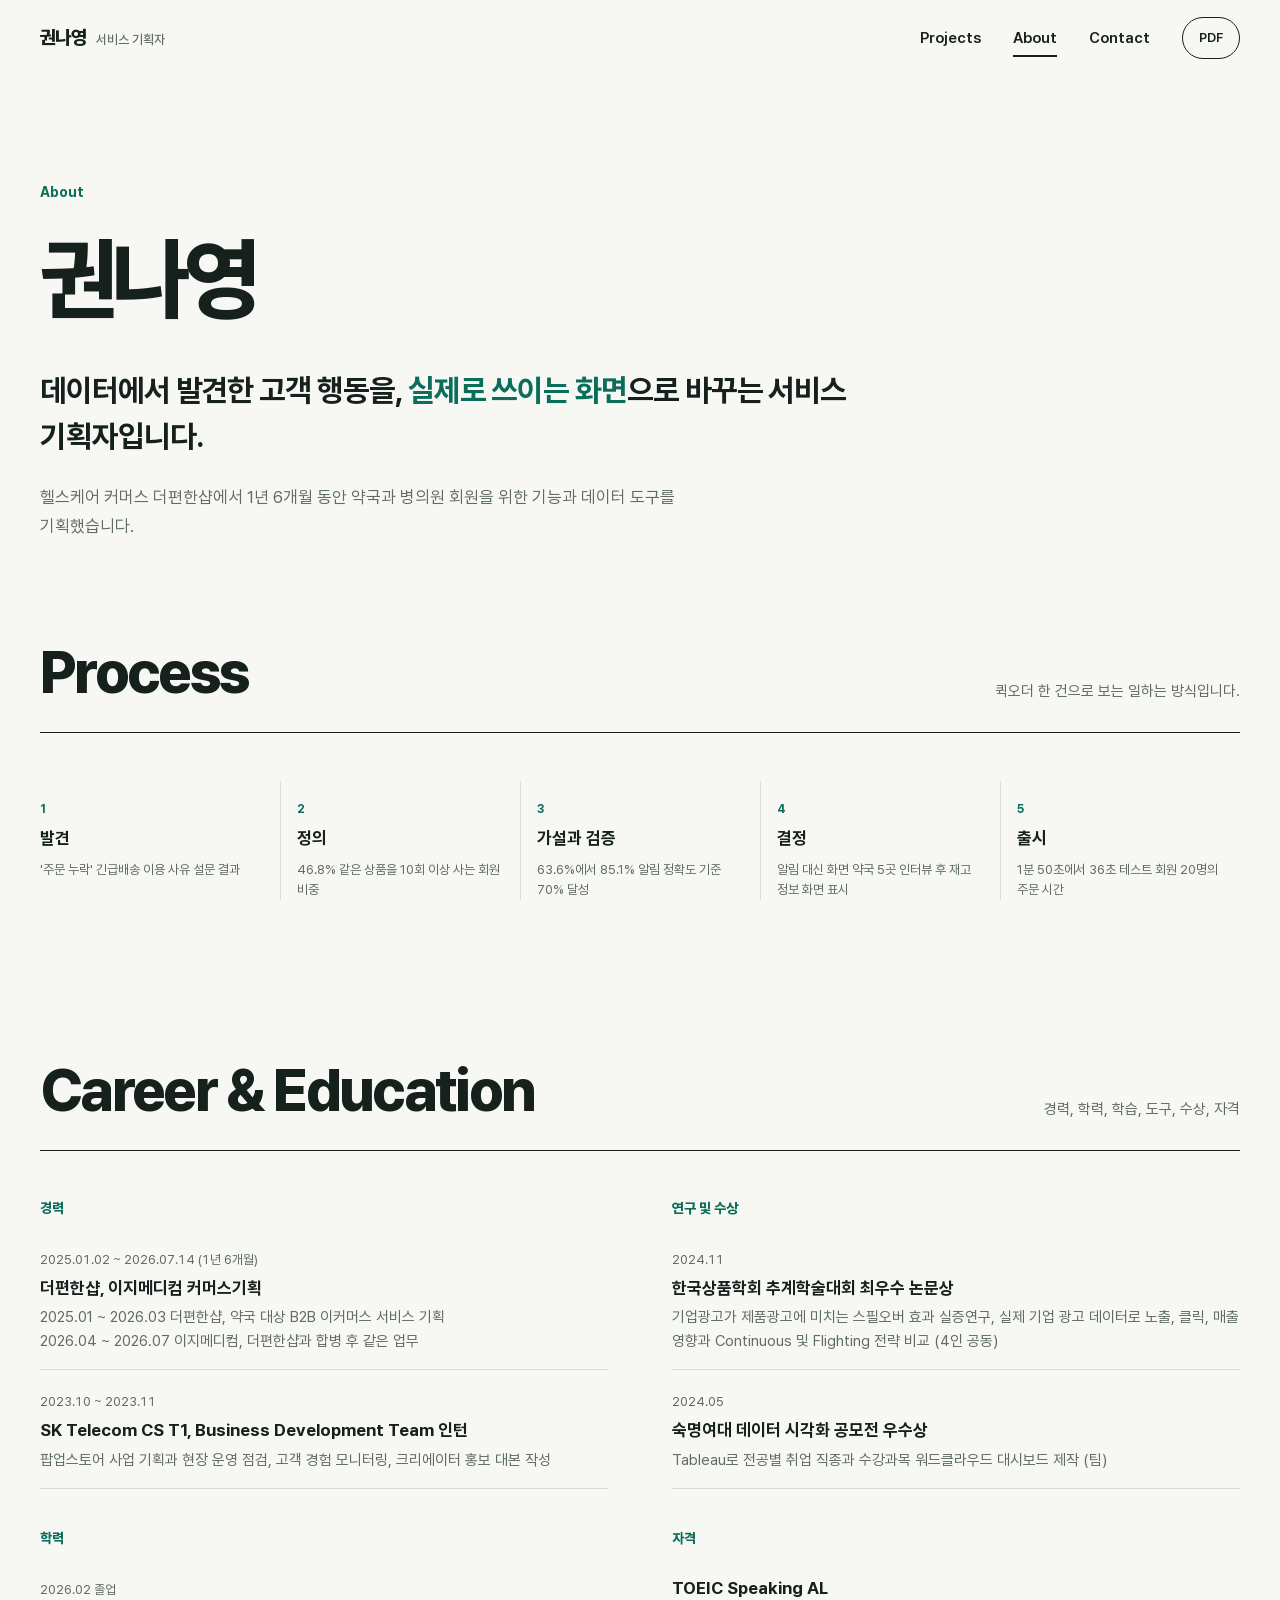
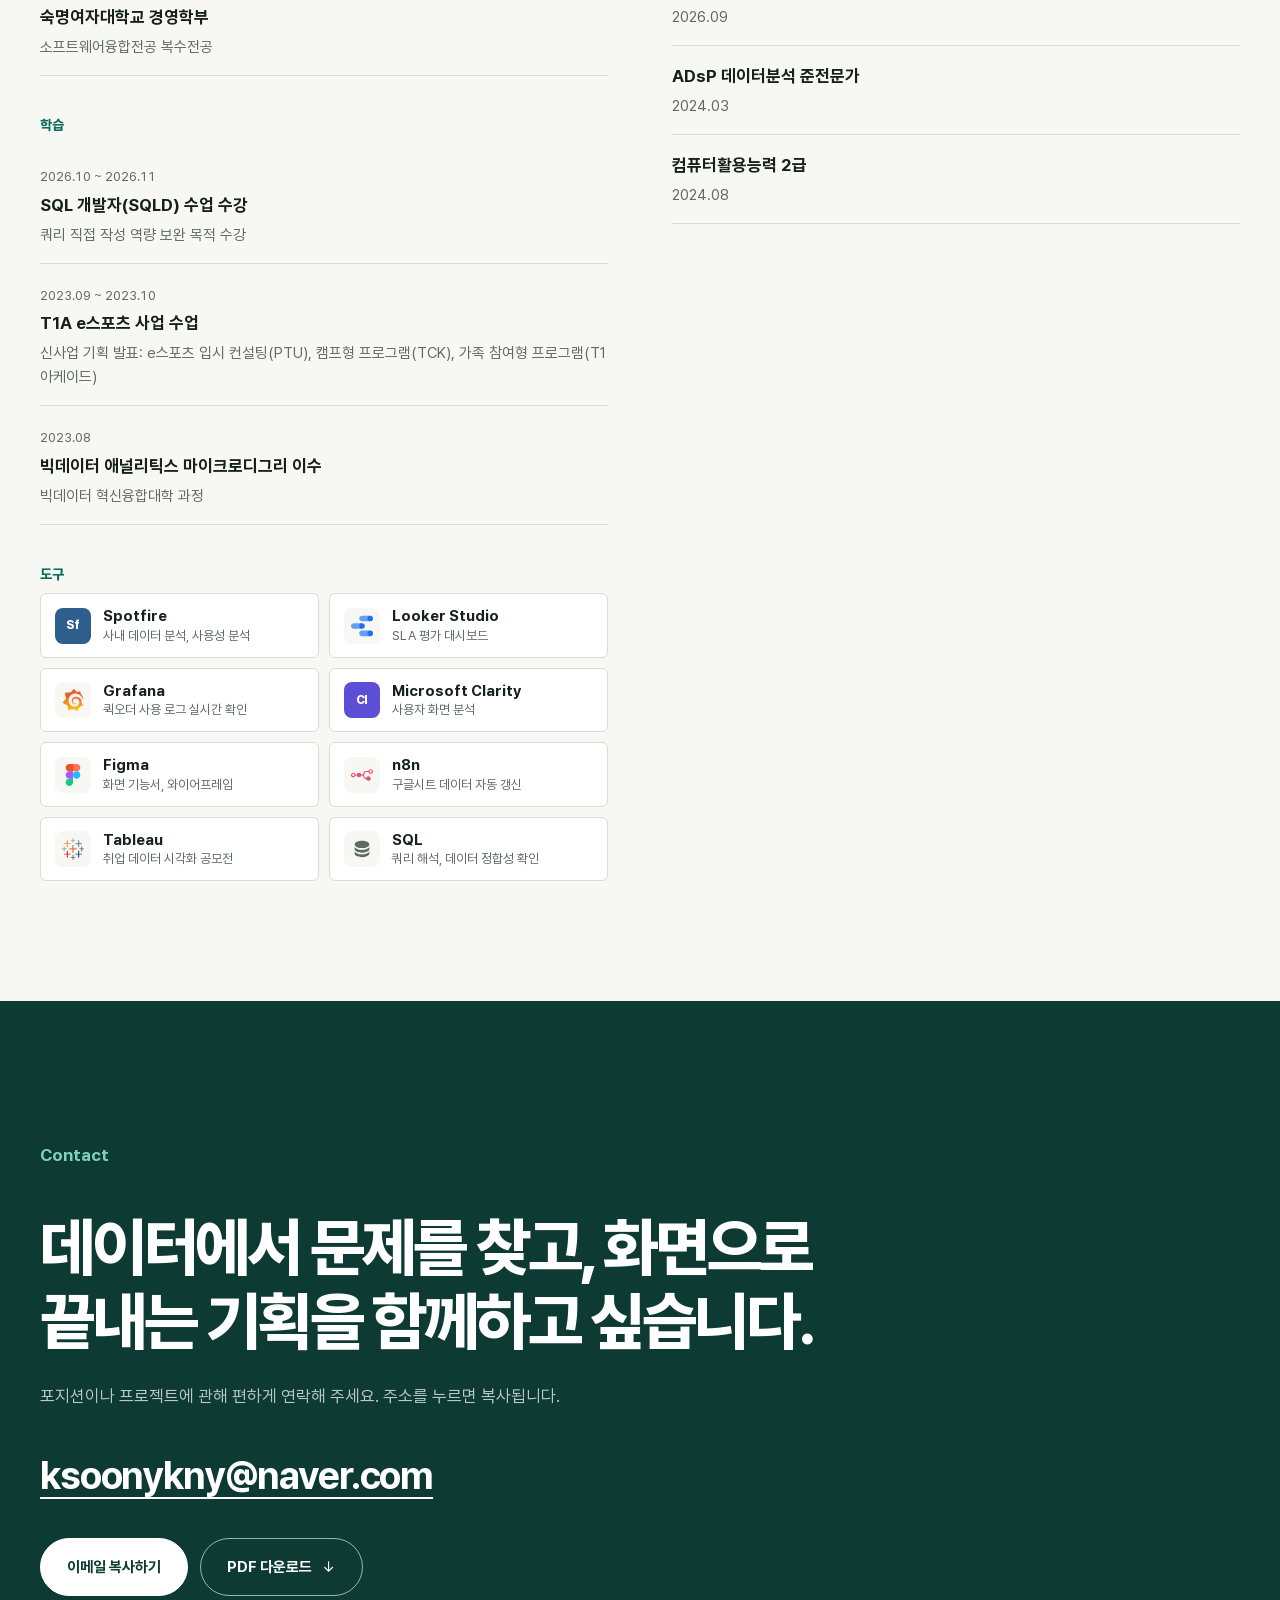
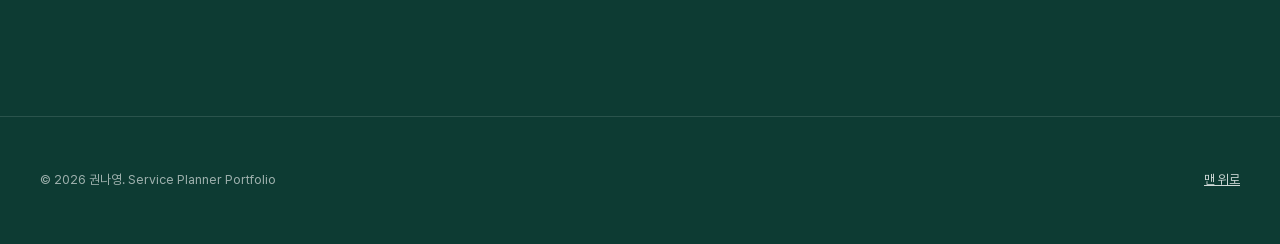
==== about.html @ 98a5acbc "Add files via upload" ====
<!doctype html>
<html lang="ko">
<head>
<meta charset="utf-8">
<meta name="viewport" content="width=device-width, initial-scale=1">
<title>About | 권나영 포트폴리오</title>
<meta name="description" content="권나영의 경력, 학력, 학습, 도구, 수상, 자격">
<meta property="og:title" content="About | 권나영 포트폴리오">
<meta property="og:description" content="권나영의 경력, 학력, 학습, 도구, 수상, 자격">
<meta property="og:type" content="website">
<link rel="preload" href="fonts/Pretendard-Regular.woff2" as="font" type="font/woff2" crossorigin>
<link rel="preload" href="fonts/Pretendard-ExtraBold.woff2" as="font" type="font/woff2" crossorigin>
<link rel="stylesheet" href="https://cdn.jsdelivr.net/gh/orioncactus/pretendard@v1.3.9/dist/web/variable/pretendardvariable-dynamic-subset.min.css">
<link rel="stylesheet" href="assets/site.css">
</head>
<body class="page-new" data-page="About">
<header class="gnb">
  <div class="container">
    <a class="logo" href="index.html"><b>권나영</b><span>서비스 기획자</span></a>
    <nav aria-label="주요 메뉴">
      <a href="index.html#projects">Projects</a>
      <a href="about.html" aria-current="page">About</a>
      <a href="#contact">Contact</a>
      <a class="nav-pdf" href="assets/kwon-nayoung-portfolio.pdf" download="권나영_서비스기획_포트폴리오.pdf" data-log="pdf_download" data-label="상단 메뉴">PDF</a>
    </nav>
  </div>
</header>

<main id="top">
<section class="a-hero">
  <div class="container">
    <p class="eyebrow">About</p>
    <h1>권나영</h1>
    <p class="lead-xl">데이터에서 발견한 고객 행동을, <em>실제로 쓰이는 화면</em>으로 바꾸는 서비스 기획자입니다.</p>
    <p class="sub">헬스케어 커머스 더편한샵에서 1년 6개월 동안 약국과 병의원 회원을 위한 기능과 데이터 도구를 기획했습니다.</p>
  </div>
</section>

<section class="block" style="padding-top:20px" data-view="일하는 방식">
  <div class="container">
    <div class="s-head"><h2>Process</h2><p>퀵오더 한 건으로 보는 일하는 방식입니다.</p></div>
    <ol class="steps5" style="margin-top:0"><li><small>1</small><b>발견</b><span>'주문 누락' 긴급배송 이용 사유 설문 결과</span></li><li><small>2</small><b>정의</b><span>46.8% 같은 상품을 10회 이상 사는 회원 비중</span></li><li><small>3</small><b>가설과 검증</b><span>63.6%에서 85.1% 알림 정확도 기준 70% 달성</span></li><li><small>4</small><b>결정</b><span>알림 대신 화면 약국 5곳 인터뷰 후 재고 정보 화면 표시</span></li><li><small>5</small><b>출시</b><span>1분 50초에서 36초 테스트 회원 20명의 주문 시간</span></li></ol>
  </div>
</section>

<section class="block" style="padding-top:0" data-view="이력">
  <div class="container">
    <div class="s-head"><h2>Career &amp; Education</h2><p>경력, 학력, 학습, 도구, 수상, 자격</p></div>
    <div class="records">
<div>
<h3>경력</h3>
<ul class="rec">
<li>
<span class="when">2025.01.02 ~ 2026.07.14 (1년 6개월)</span>
<div class="t">더편한샵, 이지메디컴 커머스기획</div>
<div class="d">2025.01 ~ 2026.03 더편한샵, 약국 대상 B2B 이커머스 서비스 기획<br/>2026.04 ~ 2026.07 이지메디컴, 더편한샵과 합병 후 같은 업무</div>
</li>
<li>
<span class="when">2023.10 ~ 2023.11</span>
<div class="t">SK Telecom CS T1, Business Development Team 인턴</div>
<div class="d">팝업스토어 사업 기획과 현장 운영 점검, 고객 경험 모니터링, 크리에이터 홍보 대본 작성</div>
</li>
</ul>
<h3>학력</h3>
<ul class="rec">
<li>
<span class="when">2026.02 졸업</span>
<div class="t">숙명여자대학교 경영학부</div>
<div class="d">소프트웨어융합전공 복수전공</div>
</li>
</ul>
<h3 id="learning">학습</h3>
<ul class="rec">
<li>
<span class="when">2026.10 ~ 2026.11</span>
<div class="t">SQL 개발자(SQLD) 수업 수강</div>
<div class="d">쿼리 직접 작성 역량 보완 목적 수강</div>
</li>
<li>
<span class="when">2023.09 ~ 2023.10</span>
<div class="t">T1A e스포츠 사업 수업</div>
<div class="d">신사업 기획 발표: e스포츠 입시 컨설팅(PTU), 캠프형 프로그램(TCK), 가족 참여형 프로그램(T1 아케이드)</div>
</li>
<li>
<span class="when">2023.08</span>
<div class="t">빅데이터 애널리틱스 마이크로디그리 이수</div>
<div class="d">빅데이터 혁신융합대학 과정</div>
</li>
</ul>
<h3>도구</h3>
<ul class="tools">
<li><span class="ti"><img alt="" height="22" onerror="this.outerHTML='&lt;span class=&quot;mono&quot; style=&quot;background:#2E5E8C&quot;&gt;Sf&lt;/span&gt;'" src="https://www.google.com/s2/favicons?domain=spotfire.com&amp;sz=64" width="22"/></span><span><b>Spotfire</b><small>사내 데이터 분석, 사용성 분석</small></span></li>
<li><span class="ti"><svg aria-hidden="true" viewbox="0 0 256 239"><path d="M224.022 173.159h-92.959c-22.48 0-35.07 15.736-35.07 32.485c0 15.455 10.679 32.484 35.07 32.484h92.959z" fill="#669df6"></path><ellipse cx="224.022" cy="205.587" fill="#1a73e8" rx="31.979" ry="32.485"></ellipse><path d="M128.028 86.551H35.07C12.59 86.551 0 102.288 0 119.036c0 15.456 10.678 32.485 35.07 32.485h92.958z" fill="#669df6"></path><ellipse cx="128.028" cy="119.036" fill="#1a73e8" rx="31.979" ry="32.485"></ellipse><path d="M224.022 0h-92.959c-22.48 0-35.07 15.737-35.07 32.485c0 15.455 10.679 32.485 35.07 32.485h92.959z" fill="#669df6"></path><ellipse cx="224.022" cy="32.485" fill="#1a73e8" rx="31.979" ry="32.485"></ellipse></svg></span><span><b>Looker Studio</b><small>SLA 평가 대시보드</small></span></li>
<li><span class="ti"><svg aria-hidden="true" viewbox="0 0 256 279"><defs><lineargradient id="SVGzNMMBeHh" x1="49.995%" x2="49.995%" y1="122.45%" y2="31.139%"><stop offset="0%" stop-color="#fff100"></stop><stop offset="100%" stop-color="#f05a28"></stop></lineargradient></defs><path d="M255.59 122.775c-.46-4.675-1.226-10.04-2.759-16.017a98 98 0 0 0-7.204-19.16a106.7 106.7 0 0 0-13.412-20.54c-2.222-2.681-4.675-5.287-7.28-7.816c3.908-15.558-4.752-29.046-4.752-29.046c-14.945-.92-24.448 4.675-27.973 7.204c-.613-.23-1.15-.537-1.763-.767c-2.529-.996-5.135-1.992-7.894-2.835a130 130 0 0 0-8.277-2.3c-2.835-.69-5.67-1.226-8.583-1.686c-.537-.076-.996-.153-1.533-.23C157.646 8.738 138.946 0 138.946 0c-20.922 13.258-24.831 31.805-24.831 31.805s-.077.383-.23 1.073c-1.15.307-2.299.69-3.449.996c-1.609.46-3.218 1.073-4.751 1.686a123 123 0 0 0-4.752 1.916a117 117 0 0 0-9.35 4.599c-2.989 1.686-5.9 3.525-8.737 5.441l-.766-.307c-28.97-11.036-54.643 2.223-54.643 2.223c-2.376 30.809 11.572 50.198 14.331 53.724c-.69 1.916-1.303 3.832-1.916 5.748c-2.146 6.974-3.755 14.101-4.751 21.535c-.154 1.073-.307 2.146-.384 3.219C7.894 146.916 0 173.97 0 173.97c22.302 25.674 48.359 27.283 48.359 27.283l.077-.076c3.295 5.9 7.127 11.495 11.419 16.783a112 112 0 0 0 5.671 6.362c-8.124 23.298 1.15 42.61 1.15 42.61c24.83.92 41.155-10.882 44.603-13.564a85 85 0 0 0 7.511 2.222a109.7 109.7 0 0 0 23.298 3.449c1.916.076 3.909.153 5.825.076h2.759l1.226-.076v.076c11.726 16.708 32.265 19.084 32.265 19.084c14.638-15.405 15.48-30.733 15.48-34.028v-1.38c3.066-2.145 5.979-4.445 8.738-6.974c5.824-5.288 10.959-11.342 15.25-17.857l1.15-1.839c16.554.92 28.28-10.27 28.28-10.27c-2.759-17.243-12.569-25.673-14.638-27.283c0 0-.077-.076-.23-.153s-.153-.153-.153-.153c-.077-.077-.23-.154-.383-.23c.076-1.073.153-2.07.23-3.142c.153-1.84.153-3.756.153-5.595v-2.913l-.077-1.149l-.076-1.533c0-.536-.077-.996-.154-1.456c-.076-.46-.076-.996-.153-1.456l-.153-1.456l-.23-1.456c-.307-1.916-.613-3.756-1.073-5.672c-1.763-7.433-4.675-14.484-8.43-20.845a70.4 70.4 0 0 0-14.025-16.707c-5.365-4.752-11.42-8.584-17.704-11.42c-6.36-2.835-12.952-4.675-19.543-5.518c-3.295-.46-6.59-.613-9.886-.536h-2.453l-1.226.077c-.46 0-.92.076-1.303.076a52 52 0 0 0-4.981.69c-6.591 1.226-12.799 3.602-18.24 6.897s-10.193 7.358-14.025 11.956a54.7 54.7 0 0 0-8.89 15.021a52.9 52.9 0 0 0-3.525 16.094c-.077 1.303-.077 2.683-.077 3.986v.996l.077 1.073c.076.613.076 1.303.153 1.916c.23 2.682.766 5.288 1.456 7.74c1.456 4.982 3.755 9.503 6.59 13.335s6.285 6.975 9.887 9.504c3.602 2.452 7.51 4.215 11.343 5.364c3.832 1.15 7.664 1.61 11.266 1.61h1.993c.23 0 .46 0 .689-.077c.383 0 .766-.077 1.15-.077c.076 0 .23 0 .306-.076l.383-.077c.23 0 .46-.076.69-.076c.46-.077.843-.154 1.303-.23s.843-.154 1.226-.307c.843-.153 1.61-.46 2.376-.69c1.533-.536 3.066-1.15 4.368-1.839c1.38-.69 2.606-1.533 3.832-2.3c.307-.23.69-.459.997-.766c1.226-.996 1.456-2.835.46-4.061c-.844-1.073-2.376-1.38-3.603-.69l-.92.46a25 25 0 0 1-3.295 1.38c-1.15.382-2.375.689-3.602.919c-.613.076-1.226.153-1.916.23c-.306 0-.613.076-.996.076h-1.84c-.383 0-.766 0-1.149-.076h-.46c-.153 0-.383 0-.536-.077c-.383-.077-.69-.077-1.073-.153c-2.836-.383-5.671-1.226-8.354-2.453a29.3 29.3 0 0 1-7.74-5.058c-2.376-2.146-4.445-4.675-6.055-7.587s-2.759-6.131-3.295-9.503c-.23-1.686-.383-3.449-.307-5.135c0-.46.077-.92.077-1.38v-.613c0-.23.077-.46.077-.69c.076-.919.23-1.839.383-2.758c1.303-7.358 4.981-14.562 10.653-20.003c1.456-1.38 2.988-2.606 4.598-3.755a31.7 31.7 0 0 1 5.211-2.99a36 36 0 0 1 5.672-2.068c1.915-.537 3.908-.844 5.977-1.073c.997-.077 1.993-.154 3.066-.154h2.376l.843.077c2.222.153 4.368.46 6.514.996c4.292.92 8.507 2.53 12.415 4.675c7.818 4.369 14.485 11.113 18.547 19.237c2.07 4.061 3.525 8.43 4.215 12.951c.153 1.15.307 2.3.383 3.45l.077.842l.077.843v3.296c0 .536-.077 1.456-.077 1.992c-.077 1.227-.23 2.53-.383 3.756s-.383 2.452-.613 3.678a50 50 0 0 1-.843 3.602a64 64 0 0 1-2.3 7.128a62.4 62.4 0 0 1-7.204 13.105c-5.9 8.124-13.948 14.715-23.144 18.93c-4.599 2.069-9.427 3.602-14.408 4.368c-2.453.46-4.982.69-7.511.766h-3.832a36 36 0 0 1-4.062-.23c-5.365-.383-10.653-1.379-15.864-2.835c-5.135-1.456-10.116-3.525-14.868-5.978c-9.427-5.058-17.933-11.956-24.524-20.31a79 79 0 0 1-8.584-13.334a79 79 0 0 1-5.671-14.638c-1.38-5.058-2.223-10.193-2.606-15.405l-.077-.996v-6.821c.077-2.529.307-5.211.614-7.817c.306-2.606.766-5.288 1.302-7.894c.537-2.605 1.15-5.211 1.916-7.817a103 103 0 0 1 5.442-14.791c4.368-9.35 10.04-17.704 16.86-24.371c1.686-1.686 3.449-3.22 5.288-4.752a78 78 0 0 1 5.748-4.138c1.916-1.303 3.985-2.453 6.055-3.526a40 40 0 0 1 3.142-1.533l3.219-1.379c2.146-.92 4.368-1.686 6.667-2.376c.537-.153 1.15-.306 1.686-.536c.537-.154 1.15-.307 1.686-.46c1.15-.307 2.3-.613 3.45-.843c.536-.153 1.149-.23 1.762-.383c.613-.154 1.15-.23 1.763-.384c.613-.076 1.15-.23 1.762-.306l.843-.153l.92-.154c.613-.076 1.15-.153 1.763-.23c.69-.076 1.302-.153 1.992-.23c.537-.076 1.456-.153 1.993-.23c.383-.076.843-.076 1.226-.153l.843-.076l.383-.077h.46c.69-.077 1.303-.077 1.993-.153l.996-.077h.767c.536 0 1.149-.076 1.685-.076a99 99 0 0 1 6.745 0c4.445.153 8.813.69 13.028 1.456c8.507 1.61 16.478 4.291 23.758 7.893c7.28 3.526 13.719 7.894 19.39 12.646c.383.306.69.613 1.073.92c.306.306.69.613.996.92c.69.612 1.303 1.225 1.993 1.838c.69.614 1.303 1.227 1.916 1.84a44 44 0 0 1 1.839 1.916c2.376 2.529 4.598 5.058 6.59 7.664a99 99 0 0 1 9.734 15.25l.46.92l.46.92c.306.613.613 1.226.843 1.84c.306.613.536 1.149.843 1.762c.23.613.536 1.15.766 1.763c.92 2.299 1.84 4.521 2.53 6.59c1.149 3.373 1.992 6.362 2.682 8.967a2.043 2.043 0 0 0 2.299 1.61c1.15-.077 1.992-.996 1.992-2.146c.077-2.759 0-6.054-.383-9.81" fill="url(#SVGzNMMBeHh)"></path></svg></span><span><b>Grafana</b><small>퀵오더 사용 로그 실시간 확인</small></span></li>
<li><span class="ti"><img alt="" height="22" onerror="this.outerHTML='&lt;span class=&quot;mono&quot; style=&quot;background:#5C4FD6&quot;&gt;Cl&lt;/span&gt;'" src="https://www.google.com/s2/favicons?domain=clarity.microsoft.com&amp;sz=64" width="22"/></span><span><b>Microsoft Clarity</b><small>사용자 화면 분석</small></span></li>
<li><span class="ti"><svg aria-hidden="true" viewbox="0 0 256 384"><path d="M64 384c35.328 0 64-28.672 64-64v-64H64c-35.328 0-64 28.672-64 64s28.672 64 64 64" fill="#0acf83"></path><path d="M0 192c0-35.328 28.672-64 64-64h64v128H64c-35.328 0-64-28.672-64-64" fill="#a259ff"></path><path d="M0 64C0 28.672 28.672 0 64 0h64v128H64C28.672 128 0 99.328 0 64" fill="#f24e1e"></path><path d="M128 0h64c35.328 0 64 28.672 64 64s-28.672 64-64 64h-64z" fill="#ff7262"></path><path d="M256 192c0 35.328-28.672 64-64 64s-64-28.672-64-64s28.672-64 64-64s64 28.672 64 64" fill="#1abcfe"></path></svg></span><span><b>Figma</b><small>화면 기능서, 와이어프레임</small></span></li>
<li><span class="ti"><svg aria-hidden="true" viewbox="0 0 256 135"><path d="M229.053 53.895c-12.557 0-23.107-8.588-26.099-20.21h-30.886a13.474 13.474 0 0 0-13.29 11.258l-1.107 6.645a26.9 26.9 0 0 1-8.757 15.78a26.9 26.9 0 0 1 8.757 15.78l1.107 6.646a13.474 13.474 0 0 0 13.29 11.259h3.939c2.992-11.623 13.542-20.21 26.098-20.21c14.883 0 26.948 12.064 26.948 26.946s-12.065 26.948-26.948 26.948c-12.556 0-23.107-8.588-26.098-20.21h-3.939c-13.173 0-24.415-9.524-26.58-22.518l-1.108-6.645a13.474 13.474 0 0 0-13.29-11.259h-10.676c-2.99 11.623-13.542 20.21-26.098 20.21c-12.557 0-23.107-8.587-26.099-20.21H53.046c-2.992 11.623-13.542 20.21-26.099 20.21C12.065 94.316 0 82.252 0 67.369s12.065-26.947 26.947-26.947c12.557 0 23.107 8.588 26.099 20.21h15.171c2.992-11.622 13.542-20.21 26.099-20.21c12.556 0 23.107 8.588 26.098 20.21h10.676a13.474 13.474 0 0 0 13.29-11.258l1.107-6.645c2.166-12.994 13.408-22.517 26.581-22.517h30.886C205.945 8.588 216.496 0 229.053 0C243.935 0 256 12.065 256 26.947s-12.065 26.948-26.947 26.948m0-13.474c7.441 0 13.473-6.032 13.473-13.474c0-7.441-6.032-13.473-13.473-13.473s-13.474 6.032-13.474 13.473s6.032 13.474 13.474 13.474M26.947 80.842c7.442 0 13.474-6.032 13.474-13.474c0-7.44-6.032-13.473-13.474-13.473c-7.441 0-13.473 6.032-13.473 13.473s6.032 13.474 13.473 13.474m80.842-13.474c0 7.442-6.032 13.474-13.473 13.474S80.842 74.81 80.842 67.368c0-7.44 6.032-13.473 13.474-13.473c7.441 0 13.473 6.032 13.473 13.473m107.79 40.421c0 7.442-6.032 13.474-13.474 13.474c-7.441 0-13.473-6.032-13.473-13.474c0-7.441 6.032-13.473 13.473-13.473s13.474 6.032 13.474 13.473" fill="#ea4b71"></path></svg></span><span><b>n8n</b><small>구글시트 데이터 자동 갱신</small></span></li>
<li><span class="ti"><svg aria-hidden="true" viewbox="0 0 256 251"><path d="M123.929 11.593v11.641h-20.82v7.571h20.82v23.186h8.139V30.805h21.341v-7.571h-21.341V0h-8.139z" fill="#7099a6"></path><path d="M55.884 41.121v16.893H24.369v10.599h31.515v34.307h11.688V68.613H99.56V58.014H67.572V24.228H55.884z" fill="#eb912c"></path><path d="M187.953 41.121v16.893h-31.515v11.12h31.515v33.786h12.161V69.134h31.514v-11.12h-31.514V24.228h-12.161z" fill="#59879b"></path><path d="M120.901 98.661v18.928H85.837v14.101h35.064v37.855h14.196V131.69h35.063v-14.101h-35.063V79.733h-14.196z" fill="#e8762c"></path><path d="M224.01 108.219v11.878h-21.341v9.605h21.341v23.707h10.647v-23.707h21.341v-9.605h-21.341V96.39H224.01z" fill="#5b6591"></path><path d="M20.821 109.26v11.357H0v8.044h20.821v22.714h8.138v-22.714l21.341-.757v-7.287H28.959V97.904h-8.138z" fill="#7099a6"></path><path d="M55.884 162.731v16.893H24.369v11.12h31.515v33.786h12.161v-33.786H99.56v-11.12H68.045v-33.786H55.884z" fill="#c72035"></path><path d="M187.953 162.731v16.893h-31.515v10.6h31.515v34.306h12.161v-34.306h31.514v-10.6h-31.514v-33.786h-12.161z" fill="#1f447e"></path><path d="M122.936 205.65v11.83h-21.341v9.606h21.341v23.707h10.647v-23.707h21.341v-9.606h-21.341v-23.707h-10.647z" fill="#5b6591"></path></svg></span><span><b>Tableau</b><small>취업 데이터 시각화 공모전</small></span></li>
<li><span class="ti"><svg aria-hidden="true" style="color:#5D6A66" viewbox="0 0 24 24"><path d="M12 3C7.58 3 4 4.79 4 7s3.58 4 8 4s8-1.79 8-4s-3.58-4-8-4M4 9v3c0 2.21 3.58 4 8 4s8-1.79 8-4V9c0 2.21-3.58 4-8 4s-8-1.79-8-4m0 5v3c0 2.21 3.58 4 8 4s8-1.79 8-4v-3c0 2.21-3.58 4-8 4s-8-1.79-8-4" fill="currentColor"></path></svg></span><span><b>SQL</b><small>쿼리 해석, 데이터 정합성 확인</small></span></li>
</ul>
</div>
<div>
<h3>연구 및 수상</h3>
<ul class="rec">
<li>
<span class="when">2024.11</span>
<div class="t">한국상품학회 추계학술대회 최우수 논문상</div>
<div class="d">기업광고가 제품광고에 미치는 스필오버 효과 실증연구, 실제 기업 광고 데이터로 노출, 클릭, 매출 영향과 Continuous 및 Flighting 전략 비교 (4인 공동)</div>
</li>
<li>
<span class="when">2024.05</span>
<div class="t">숙명여대 데이터 시각화 공모전 우수상</div>
<div class="d">Tableau로 전공별 취업 직종과 수강과목 워드클라우드 대시보드 제작 (팀)</div>
</li>
</ul>
<h3>자격</h3>
<ul class="rec">
<li><div class="t">TOEIC Speaking AL</div><div class="d">2026.09</div></li>
<li><div class="t">ADsP 데이터분석 준전문가</div><div class="d">2024.03</div></li>
<li><div class="t">컴퓨터활용능력 2급</div><div class="d">2024.08</div></li>
</ul>
</div>
</div>
  </div>
</section>
</main>
<section class="contact-band" id="contact" data-view="연락">
  <div class="container">
    <p class="eyebrow">Contact</p>
    <h2>데이터에서 문제를 찾고, 화면으로 끝내는 기획을 함께하고 싶습니다.</h2>
    <p>포지션이나 프로젝트에 관해 편하게 연락해 주세요. 주소를 누르면 복사됩니다.</p>
    <button class="contact-mail" type="button" data-mail="ksoonykny@naver.com" data-log="email_copy" data-label="메일 주소">ksoonykny@naver.com</button>
    <div class="pills">
      <button class="pill light solid" type="button" data-mail="ksoonykny@naver.com" data-log="email_copy" data-label="이메일 버튼">이메일 복사하기</button>
      <a class="pill light" href="assets/kwon-nayoung-portfolio.pdf" download="권나영_서비스기획_포트폴리오.pdf" data-log="pdf_download" data-label="연락 영역">PDF 다운로드 <span class="arr">↓</span></a>
    </div>
  </div>
</section>
<footer class="site-foot">
  <div class="container">
    <span>© 2026 권나영. Service Planner Portfolio</span>
    <a href="#top">맨 위로</a>
  </div>
</footer>
<dialog class="lb" id="lb" aria-label="확대 이미지">
  <img src="" alt="">
  <button type="button" aria-label="닫기">×</button>
</dialog>
<div class="toast" id="toast" role="status" aria-live="polite"></div>
<script src="assets/site.js"></script>
</body>
</html>
---- assets/site.css ----
/* Pretendard: fonts 폴더의 woff2를 우선 사용하고, 없으면 위 CDN 버전으로 대체됩니다 */
@font-face{font-family:"Pretendard";font-weight:400;font-display:swap;src:url("../fonts/Pretendard-Regular.woff2") format("woff2")}
@font-face{font-family:"Pretendard";font-weight:500;font-display:swap;src:url("../fonts/Pretendard-Medium.woff2") format("woff2")}
@font-face{font-family:"Pretendard";font-weight:600;font-display:swap;src:url("../fonts/Pretendard-SemiBold.woff2") format("woff2")}
@font-face{font-family:"Pretendard";font-weight:700;font-display:swap;src:url("../fonts/Pretendard-Bold.woff2") format("woff2")}
@font-face{font-family:"Pretendard";font-weight:800;font-display:swap;src:url("../fonts/Pretendard-ExtraBold.woff2") format("woff2")}
:root{
  --deep:#0D3B33;
  --deep-2:#124A40;
  --on-deep:#EEF3F0;
  --on-deep-muted:#9FB8B0;
  --mint:#7FD1B9;
  --bg:#F5F6F3;
  --surface:#FFFFFF;
  --ink:#1A2422;
  --muted:#5D6A66;
  --line:#D6DCD8;
  --accent:#0B6E5B;
  --accent-soft:#E3EFEB;
  --note:#8A5512;
  --note-soft:#F6EEE2;
  --sans:"Pretendard", "Pretendard Variable", -apple-system, "Apple SD Gothic Neo", "Malgun Gothic", sans-serif;
  --read:40rem;
}
*{box-sizing:border-box}
html{scroll-behavior:smooth;scroll-padding-top:72px}
body{margin:0;background:var(--bg);color:var(--ink);font-family:var(--sans);font-size:17px;line-height:1.75;word-break:keep-all;-webkit-font-smoothing:antialiased}
img{max-width:100%}
a{color:var(--accent)}
:focus-visible{outline:2px solid var(--accent);outline-offset:3px;border-radius:2px}
.skip{position:absolute;left:-999px;top:8px;background:var(--ink);color:#fff;padding:8px 14px;z-index:99}
.skip:focus{left:16px}
.wrap{max-width:1120px;margin:0 auto;padding:0 24px}
p{margin:0 0 1.1em}
h1,h2,h3,h4{margin:0;line-height:1.35;font-weight:700}

/* header */
.top{position:fixed;top:0;left:0;right:0;z-index:20;background:rgba(245,246,243,.94);backdrop-filter:blur(8px);border-bottom:1px solid var(--line);transition:background .25s,border-color .25s}
.top .wrap{display:flex;align-items:center;justify-content:space-between;height:60px;gap:16px}
.brand{font-weight:800;text-decoration:none;color:var(--ink);font-size:16px;letter-spacing:-.01em}
.brand span{color:var(--muted);font-weight:500;margin-left:8px}
.nav{display:flex;gap:22px}
.nav a{color:var(--muted);text-decoration:none;font-size:15px;font-weight:500}
.nav a:hover,.nav a.on{color:var(--ink)}
.top.dark{background:transparent;border-color:transparent;backdrop-filter:none}
.top.dark.solid{background:rgba(13,59,51,.96);border-color:rgba(238,243,240,.08)}
.top.dark .brand{color:var(--on-deep)}
.top.dark .brand span,.top.dark .nav a{color:var(--on-deep-muted)}
.top.dark .nav a:hover{color:var(--on-deep)}
@media (max-width:720px){.nav{gap:14px}.nav a.hide-sm{display:none}.brand span{display:none}}

/* cover */
.cover{position:relative;min-height:100vh;min-height:100svh;background:var(--deep);color:var(--on-deep);display:flex;flex-direction:column;justify-content:space-between;padding:120px 0 48px;overflow:hidden}
.cover::after{content:"";position:absolute;inset:0;background:radial-gradient(circle at 85% 15%,rgba(127,209,185,.13),transparent 45%);pointer-events:none}
.cover .wrap{position:relative;z-index:1;width:100%}
.who{font-size:15px;font-weight:600;color:var(--mint);margin-bottom:28px}
.who span{color:var(--on-deep-muted);font-weight:500;margin-left:10px}
.cover h1{font-size:clamp(36px,6.6vw,84px);line-height:1.18;font-weight:800;letter-spacing:-.04em;max-width:13.5em}
.cover h1 em{font-style:normal;color:var(--mint)}
.nw{white-space:nowrap}
.cover .lede{margin-top:32px;max-width:36rem;color:var(--on-deep-muted);font-size:18px;line-height:1.7}
.cover .cta{margin-top:36px}
.cover .btn{border-color:rgba(238,243,240,.5);color:var(--on-deep)}
.cover .btn.primary{background:var(--on-deep);border-color:var(--on-deep);color:var(--deep)}

.track-t{font-size:14px;color:var(--on-deep-muted);margin:64px 0 18px}
.track{margin:0;padding:0;list-style:none;display:grid;grid-template-columns:repeat(5,1fr);position:relative}
.track::before{content:"";position:absolute;left:0;right:0;top:0;height:2px;background:rgba(238,243,240,.28);transform-origin:left;animation:draw 1.1s cubic-bezier(.6,0,.2,1) .2s both}
.track li{position:relative;padding:22px 20px 0 0;animation:rise .6s ease both}
.track li::before{content:"";position:absolute;top:-6px;left:0;width:14px;height:14px;border-radius:50%;background:var(--deep);border:2px solid var(--on-deep)}
.track li:last-child::before{background:var(--mint);border-color:var(--mint)}
.track li:nth-child(1){animation-delay:.35s}.track li:nth-child(2){animation-delay:.5s}.track li:nth-child(3){animation-delay:.65s}.track li:nth-child(4){animation-delay:.8s}.track li:nth-child(5){animation-delay:.95s}
.track .n{font-size:13px;color:var(--on-deep-muted);font-variant-numeric:tabular-nums}
.track b{display:block;font-size:20px;font-weight:700;margin-top:2px;letter-spacing:-.02em}
.track .proof{display:block;font-size:14px;line-height:1.55;color:var(--on-deep-muted);margin-top:8px;max-width:13em}
.track .proof strong{display:block;color:var(--on-deep);font-size:17px;font-weight:700;font-variant-numeric:tabular-nums;margin-bottom:2px}
.track li:last-child .proof strong{color:var(--mint)}
@keyframes draw{from{transform:scaleX(0)}to{transform:scaleX(1)}}
@keyframes rise{from{opacity:0;transform:translateY(10px)}to{opacity:1;transform:none}}
@media (max-width:820px){
  .track{grid-template-columns:1fr;padding-left:26px}
  .track::before{top:0;bottom:0;left:6px;right:auto;width:2px;height:auto;transform-origin:top;animation-name:drawv}
  .track li{padding:0 0 22px}
  .track li::before{left:-26px;top:4px}
  .track .proof{max-width:none}
  .cover{padding-top:104px}
}
@keyframes drawv{from{transform:scaleY(0)}to{transform:scaleY(1)}}

.cta{margin-top:40px;display:flex;flex-wrap:wrap;gap:12px}
.btn{display:inline-block;padding:12px 20px;border:1.5px solid var(--ink);color:var(--ink);text-decoration:none;font-weight:600;font-size:15px;border-radius:4px}
.btn.primary{background:var(--ink);color:#fff}

/* section heads */
.sec{padding:88px 0;border-top:1px solid var(--line)}
.sec-head{max-width:var(--read);margin-bottom:48px}
.sec-head h2{font-size:clamp(28px,3.8vw,40px);font-weight:800;letter-spacing:-.03em}
.cases-head{padding:96px 0 0;border-top:1px solid var(--line)}
#case-quick{border-top:0;padding-top:56px}
.cases-head .sec-head{margin-bottom:0}
.sec-head p{margin-top:14px;color:var(--muted)}

/* case */
.case{padding:96px 0;border-top:1px solid var(--line)}
.ch-text{max-width:46rem}
.case-tag{font-size:14px;color:var(--muted)}
.case-tag b{color:var(--accent);font-weight:700;margin-right:10px}
.case h2{font-size:clamp(28px,4.2vw,44px);font-weight:800;letter-spacing:-.035em;margin-top:14px;line-height:1.3}
.case .lead{font-size:19px;margin-top:18px;color:var(--ink);max-width:44rem}
.meta{display:flex;flex-wrap:wrap;gap:8px 24px;margin-top:22px;font-size:14px;color:var(--muted)}
.meta strong{color:var(--ink);font-weight:600;margin-right:6px}

.glance{margin-top:40px;display:grid;grid-template-columns:repeat(3,1fr);background:var(--surface);border:1px solid var(--line);border-radius:6px}
.glance div{padding:22px 24px}
.glance div+div{border-left:1px solid var(--line)}
.glance h3{font-size:14px;color:var(--muted);font-weight:600;margin-bottom:8px}
.glance p{margin:0;font-size:16px;line-height:1.65}
.glance .res p{font-weight:600}
@media (max-width:820px){.glance{grid-template-columns:1fr}.glance div+div{border-left:0;border-top:1px solid var(--line)}}

.story{display:grid;grid-template-columns:190px minmax(0,1fr);gap:56px;margin-top:72px}
.rail{position:sticky;top:96px;align-self:start}
.rail ol{margin:0;padding:0;list-style:none;border-left:2px solid var(--line)}
.rail li a{display:block;padding:7px 0 7px 18px;margin-left:-2px;border-left:2px solid transparent;color:var(--muted);text-decoration:none;font-size:15px}
.rail li a.on{color:var(--ink);font-weight:700;border-left-color:var(--accent)}
.rail .rail-t{font-size:13px;color:var(--muted);margin-bottom:12px}
@media (max-width:900px){.story{grid-template-columns:1fr;gap:0}.rail{display:none}}

.chap{max-width:var(--read);padding-bottom:56px}
.chap+.chap{padding-top:8px}
.step{font-size:14px;font-weight:700;color:var(--accent);display:flex;align-items:center;gap:10px}
.step::after{content:"";height:1px;background:var(--line);flex:1}
.chap h3{font-size:24px;font-weight:700;letter-spacing:-.02em;margin:10px 0 18px;line-height:1.45}

/* content blocks */
.figure{margin:28px 0;padding:24px;background:var(--surface);border:1px solid var(--line);border-radius:6px}
.figure .cap{font-size:13px;color:var(--muted);margin-top:14px;line-height:1.6}
.insight{margin:28px 0;padding:4px 0 4px 20px;border-left:3px solid var(--accent);font-size:19px;font-weight:600;line-height:1.65;letter-spacing:-.01em}
.limit{margin:24px 0;padding:18px 20px;background:var(--note-soft);border-radius:6px;font-size:16px}
.limit b{color:var(--note);display:block;margin-bottom:4px;font-size:14px}

.okr{margin:20px 0;padding:0;list-style:none;counter-reset:o}
.okr li{padding:12px 0;border-bottom:1px solid var(--line);display:flex;justify-content:space-between;gap:16px}
.okr li span:last-child{font-weight:700;white-space:nowrap;font-variant-numeric:tabular-nums}

.share{display:flex;height:14px;border-radius:7px;overflow:hidden;background:var(--line);margin:16px 0 10px}
.share i{display:block;background:var(--accent)}
.share-legend{display:flex;justify-content:space-between;font-size:14px;color:var(--muted)}
.share-legend b{color:var(--ink);font-size:22px;display:block;font-variant-numeric:tabular-nums}

.ba{display:grid;gap:14px}
.ba-row{display:grid;grid-template-columns:96px 1fr 72px;align-items:center;gap:12px;font-size:14px}
.ba-row .lab{color:var(--muted)}
.ba-row .bar{height:12px;border-radius:6px;background:var(--line)}
.ba-row .bar.after{background:var(--accent)}
.ba-row .val{font-weight:700;text-align:right;font-variant-numeric:tabular-nums}
.ba-title{font-weight:700;font-size:15px;margin-bottom:12px}
.ba + .ba{margin-top:26px;padding-top:22px;border-top:1px dashed var(--line)}

.verify{display:grid;grid-template-columns:1fr 1fr;gap:12px;margin:24px 0}
.verify div{background:var(--surface);border:1px solid var(--line);border-radius:6px;padding:18px}
.verify .k{font-size:13px;color:var(--muted)}
.verify .v{font-size:28px;font-weight:700;font-variant-numeric:tabular-nums;line-height:1.3}
.verify .s{font-size:14px;color:var(--muted)}
.verify .pass .v{color:var(--accent)}
@media (max-width:520px){.verify{grid-template-columns:1fr}}

.timeline{margin:28px 0;padding:0;list-style:none}
.timeline li{position:relative;padding:0 0 30px 28px;border-left:2px solid var(--line)}
.timeline li:last-child{border-left-color:transparent;padding-bottom:0}
.timeline li::before{content:"";position:absolute;left:-7px;top:6px;width:12px;height:12px;border-radius:50%;background:var(--bg);border:2px solid var(--accent)}
.timeline .when{font-size:13px;color:var(--muted)}
.timeline h4{font-size:17px;margin:2px 0 8px}
.timeline p{font-size:16px;margin-bottom:.6em}
.chips{display:flex;flex-wrap:wrap;gap:8px;margin-top:6px}
.chip{font-size:13px;padding:4px 10px;background:var(--accent-soft);color:var(--accent);border-radius:999px;font-weight:600}

.kpi{display:grid;grid-template-columns:1fr 1fr;gap:0;border:1px solid var(--line);border-radius:6px;overflow:hidden;background:var(--surface)}
.kpi > div{padding:18px 20px}
.kpi > div+div{border-left:1px solid var(--line)}
.kpi h4{font-size:14px;color:var(--muted);margin-bottom:10px}
.kpi ul{margin:0;padding:0;list-style:none;font-size:15px}
.kpi li{padding:4px 0}
.kpi li.core{font-weight:700;color:var(--accent)}
@media (max-width:520px){.kpi{grid-template-columns:1fr}.kpi > div+div{border-left:0;border-top:1px solid var(--line)}}

.io{display:grid;grid-template-columns:1fr 1fr;gap:12px}
.io > div{border:1px solid var(--line);border-radius:6px;padding:16px;background:var(--bg);font-size:14px;line-height:1.65}
.io h4{font-size:13px;color:var(--muted);margin-bottom:8px;font-weight:600}
@media (max-width:520px){.io{grid-template-columns:1fr}}

.role{margin-top:8px;font-size:15px;color:var(--muted)}

.shot{margin:28px 0}
.shot.small{max-width:30rem}
.zoom{display:block;width:100%;padding:0;border:1px solid var(--line);border-radius:6px;overflow:hidden;background:var(--surface);cursor:zoom-in}
.zoom img{display:block;width:100%;height:auto}
.shot figcaption{font-size:13px;color:var(--muted);margin-top:10px;line-height:1.6}
.lb{border:0;padding:0;background:transparent;max-width:min(1400px,94vw);max-height:92vh}
.lb::backdrop{background:rgba(10,20,18,.82)}
.lb img{display:block;max-width:100%;max-height:88vh;width:auto;height:auto;border-radius:6px;background:#fff}
.lb button{position:fixed;top:16px;right:20px;width:44px;height:44px;border-radius:50%;border:0;background:rgba(255,255,255,.9);font-size:22px;cursor:pointer}
.chap{min-width:0}

button.btn{font:inherit;font-weight:600;font-size:15px;cursor:pointer}
.toast{position:fixed;left:50%;bottom:32px;transform:translate(-50%,16px);background:var(--ink);color:#fff;padding:12px 20px;border-radius:999px;font-size:15px;font-weight:600;opacity:0;pointer-events:none;transition:opacity .25s,transform .25s;z-index:50}
.toast.show{opacity:1;transform:translate(-50%,0)}

/* opening */
.intro{display:none}
.intro-on .intro{display:flex}
.intro-on body{overflow:hidden}
.intro-on .track::before,.intro-on .track li,.intro-on .device-frame,.intro-on .float{animation-play-state:paused}
.intro{position:fixed;inset:0;z-index:100;background:var(--deep);color:var(--on-deep);align-items:center;transition:opacity .6s ease,transform .7s cubic-bezier(.7,0,.2,1)}
.intro::before{content:"";position:absolute;inset:0;background-image:radial-gradient(rgba(238,243,240,.08) 1px,transparent 1.2px);background-size:22px 22px;pointer-events:none}
.intro.out{opacity:0;transform:translateY(-6%)}
.intro-in{position:relative;width:100%;max-width:1120px;margin:0 auto;padding:72px 24px 40px;max-height:100vh;overflow-y:auto}
.il{margin:0;opacity:0;transform:translateY(14px);animation:rise .7s ease forwards}
.i-eye{font-size:13px;font-weight:700;letter-spacing:.08em;color:var(--mint);animation-delay:.2s}
.i-q{margin:14px 0 0;font-size:clamp(32px,5.6vw,72px);font-weight:800;letter-spacing:-.04em;line-height:1.15;animation-delay:.5s}
.i-ctx{margin-top:18px;font-size:clamp(16px,1.7vw,19px);color:var(--on-deep-muted);animation-delay:1.3s}
.i-ans{margin-top:24px;font-size:clamp(24px,3.4vw,40px);font-weight:800;letter-spacing:-.03em;line-height:1.3;animation-delay:2.1s}
.i-ans em{font-style:normal;color:var(--mint);white-space:nowrap}
.i-why{margin-top:14px;max-width:44rem;font-size:clamp(16px,1.7vw,19px);line-height:1.7;color:var(--on-deep);animation-delay:3.0s}
.i-metrics{margin-top:32px;display:grid;grid-template-columns:repeat(2,minmax(0,1fr));gap:16px;max-width:860px;animation-delay:4.0s}
.im{padding:18px 22px;border:1px solid rgba(238,243,240,.16);border-radius:12px;background:rgba(238,243,240,.05);display:flex;flex-direction:column}
.im-k{font-size:14px;font-weight:600;color:var(--on-deep-muted)}
.im-v{margin-top:6px;display:flex;align-items:baseline;gap:12px;font-size:clamp(40px,6vw,76px);font-weight:800;line-height:1.05;letter-spacing:-.04em;font-variant-numeric:tabular-nums}
.im-from{font-size:.5em;color:var(--on-deep-muted);font-weight:700}
.im-arrow{font-size:.45em;color:var(--on-deep-muted)}
.im-to{color:var(--on-deep);transition:color .4s}
.im-to.done{color:var(--mint)}
.im-b{margin-top:8px;font-size:13px;color:var(--on-deep-muted)}
@media (max-width:640px){.i-metrics{grid-template-columns:1fr}}
.i-sign{animation-delay:5.6s}
.sign{margin-top:32px;display:flex;align-items:center;justify-content:space-between;gap:20px;flex-wrap:wrap;padding-top:22px;border-top:1px solid rgba(238,243,240,.18)}
.sign p{margin:0;color:var(--on-deep-muted);font-size:16px}
.sign b{color:var(--on-deep);font-size:18px;margin-right:12px}
.intro-go{font:inherit;font-weight:700;font-size:16px;padding:14px 26px;border:0;border-radius:999px;background:var(--mint);color:var(--deep);cursor:pointer}
.intro-skip{position:absolute;top:20px;right:24px;z-index:1;font:inherit;font-size:14px;color:var(--on-deep-muted);background:transparent;border:1px solid rgba(238,243,240,.25);border-radius:999px;padding:8px 16px;cursor:pointer}
.intro-skip:hover{color:var(--on-deep)}

/* progress */
.progress{position:fixed;top:0;left:0;right:0;height:3px;z-index:40;pointer-events:none}
.progress i{display:block;height:100%;background:var(--mint);transform-origin:left;transform:scaleX(0)}

/* cover visual */
.cover::before{content:"";position:absolute;inset:0;background-image:radial-gradient(rgba(238,243,240,.09) 1px,transparent 1.2px);background-size:22px 22px;mask-image:linear-gradient(180deg,#000 0%,rgba(0,0,0,.4) 60%,transparent 100%);-webkit-mask-image:linear-gradient(180deg,#000 0%,rgba(0,0,0,.4) 60%,transparent 100%);pointer-events:none}
.cover-grid{display:grid;grid-template-columns:minmax(0,1.15fr) minmax(0,.85fr);gap:48px;align-items:center}
.cover .cover-text h1{max-width:none;font-size:clamp(36px,4.8vw,66px)}
@media (max-width:1100px){.cover .cover-text h1{font-size:clamp(34px,7vw,72px)}}
.device{position:relative;perspective:1600px}
.device-frame{border-radius:12px;overflow:hidden;background:#fff;box-shadow:0 40px 80px -20px rgba(0,0,0,.55),0 0 0 1px rgba(255,255,255,.12);transform:rotateY(-14deg) rotateX(6deg) rotateZ(1deg);transform-origin:left center;animation:tilt 1.2s cubic-bezier(.2,.7,.2,1) .2s both}
.device-frame img{display:block;width:100%;height:auto}
.float{position:absolute;background:var(--on-deep);color:var(--deep);border-radius:10px;padding:10px 14px;box-shadow:0 16px 32px -12px rgba(0,0,0,.5);animation:rise .6s ease both}
.float span{display:block;font-size:12px;font-weight:600;color:#4F6B63}
.float b{display:block;font-size:18px;font-weight:800;letter-spacing:-.02em;font-variant-numeric:tabular-nums}
.float i{font-style:normal;color:var(--accent)}
.f1{left:-28px;bottom:-22px;animation-delay:1.1s}
.f2{right:-10px;top:-24px;animation-delay:1.3s;background:var(--mint)}
.f2 span{color:#1E5446}
@keyframes tilt{from{opacity:0;transform:rotateY(-30deg) rotateX(10deg) translateY(30px)}to{opacity:1;transform:rotateY(-14deg) rotateX(6deg) rotateZ(1deg)}}
@media (max-width:1100px){.cover-grid{grid-template-columns:1fr}.device{display:none}}
@media (prefers-reduced-motion:reduce){.device-frame,.float{animation:none}}

/* case hero banner */
.case-hero{position:relative;overflow:hidden;display:grid;grid-template-columns:minmax(0,1fr) 300px;gap:40px;align-items:end;background:var(--deep);color:var(--on-deep);border-radius:16px;padding:56px 48px 44px}
.case-hero::before{content:"";position:absolute;inset:0;background-image:radial-gradient(rgba(238,243,240,.07) 1px,transparent 1.2px);background-size:22px 22px;pointer-events:none}
.ch-num{position:absolute;right:28px;top:-34px;font-size:220px;font-weight:800;line-height:1;letter-spacing:-.06em;color:transparent;-webkit-text-stroke:1.5px rgba(127,209,185,.28);pointer-events:none;font-variant-numeric:tabular-nums}
.ch-text{position:relative}
.case-hero .case-tag{color:var(--on-deep-muted)}
.case-hero .case-tag b{color:var(--mint)}
.case-hero h2{color:var(--on-deep)}
.case-hero .lead{color:var(--on-deep)}
.case-hero .meta{color:var(--on-deep-muted)}
.case-hero .meta strong{color:var(--on-deep)}
.ch-result{position:relative;background:rgba(238,243,240,.07);border:1px solid rgba(238,243,240,.14);border-radius:12px;padding:22px 24px;display:flex;flex-direction:column}
.ch-k{font-size:13px;font-weight:600;color:var(--mint)}
.ch-from{margin-top:10px;font-size:20px;font-weight:600;color:var(--on-deep-muted);text-decoration:line-through;text-decoration-color:rgba(238,243,240,.4);font-variant-numeric:tabular-nums}
.ch-to{font-size:56px;font-weight:800;line-height:1.05;letter-spacing:-.04em;color:var(--mint);font-variant-numeric:tabular-nums}
.ch-s{margin-top:10px;font-size:14px;color:var(--on-deep-muted);line-height:1.5}
.ch-extra{margin-top:14px;padding-top:12px;border-top:1px solid rgba(238,243,240,.14);font-size:13px;color:var(--on-deep-muted);line-height:1.5}
.ch-extra b{display:block;font-size:26px;font-weight:800;color:var(--on-deep);letter-spacing:-.02em}
.kpi.four{grid-template-columns:repeat(2,1fr)}
.kpi.four > div:nth-child(3),.kpi.four > div:nth-child(4){border-top:1px solid var(--line)}
.kpi.four > div:nth-child(3){border-left:0}
.glance.two{grid-template-columns:repeat(2,1fr);margin-top:20px}
@media (max-width:900px){
  .case-hero{grid-template-columns:1fr;padding:40px 24px 28px;gap:28px;border-radius:12px}
  .ch-num{font-size:140px;top:-20px;right:12px}
  .ch-to{font-size:44px}
}
@media (max-width:820px){.glance.two{grid-template-columns:1fr}}

.result-box{margin:8px 0 22px;padding:22px 24px;background:var(--deep);color:var(--on-deep);border-radius:12px}
.rb-k{font-size:13px;font-weight:700;color:var(--mint)}
.rb-t{margin:4px 0 8px;font-size:clamp(24px,3vw,32px);font-weight:800;letter-spacing:-.03em}
.rb-b{margin:0;font-size:15px;line-height:1.65;color:var(--on-deep-muted)}
@media print{.result-box{break-inside:avoid}}
.decision{margin:24px 0;padding:20px 22px;background:var(--accent-soft);border-left:4px solid var(--accent);border-radius:0 8px 8px 0}
.d-k{font-size:13px;font-weight:700;color:var(--accent)}
.d-t{margin:6px 0 10px;font-size:18px;font-weight:700;line-height:1.55;letter-spacing:-.01em}
.d-b{margin:0;font-size:15px;color:var(--muted);line-height:1.65}
.d-b b{color:var(--ink);margin-right:8px}
.basis{font-size:14px;color:var(--muted);line-height:1.65;margin-top:-.4em}
.gr-t{font-size:17px;margin:36px 0 12px}
.gr{width:100%;border-collapse:collapse;background:var(--surface);border:1px solid var(--line);border-radius:6px;overflow:hidden;font-size:15px;margin-bottom:18px}
.gr th{text-align:left;font-size:13px;color:var(--muted);font-weight:600;padding:10px 16px;background:var(--bg);border-bottom:1px solid var(--line)}
.gr td{padding:12px 16px;border-bottom:1px solid var(--line);vertical-align:top}
.gr tr:last-child td{border-bottom:0}
.gr td:last-child{white-space:nowrap;font-weight:600}
.gr td.na{color:var(--note)}
.gr td.ok{color:var(--accent)}
@media (max-width:520px){.gr td:last-child{white-space:normal}}
.checked{margin:0 0 1.1em;padding:0;list-style:none}
.checked li{position:relative;padding:6px 0 6px 26px;font-size:16px}
.checked li::before{content:"";position:absolute;left:2px;top:15px;width:12px;height:7px;border-left:2px solid var(--accent);border-bottom:2px solid var(--accent);transform:rotate(-45deg)}
@media print{.decision,.gr,.checked{break-inside:avoid}}

/* table of contents */
.toc-btn{font:inherit;font-size:14px;font-weight:600;padding:6px 14px;border-radius:999px;border:1px solid var(--line);background:var(--surface);color:var(--ink);cursor:pointer}
.top.dark .toc-btn{background:transparent;color:var(--on-deep);border-color:rgba(238,243,240,.35)}
.toc{position:fixed;top:0;right:0;bottom:0;width:min(420px,92vw);z-index:60;background:var(--surface);box-shadow:-20px 0 40px -20px rgba(0,0,0,.35);transform:translateX(100%);visibility:hidden;transition:transform .3s ease,visibility 0s .3s;overflow-y:auto}
.toc.open{transform:none;visibility:visible;transition:transform .3s ease}
.toc-dim{position:fixed;inset:0;z-index:55;background:rgba(10,20,18,.4)}
.toc-in{padding:24px 28px 40px}
.toc-head{display:flex;justify-content:space-between;align-items:center;margin-bottom:18px}
.toc-head h2{font-size:22px;font-weight:800;letter-spacing:-.02em}
.toc-close{font-size:26px;line-height:1;border:0;background:none;cursor:pointer;color:var(--muted);width:40px;height:40px}
.toc-list{list-style:none;margin:0;padding:0}
.toc-list > li{padding:14px 0;border-top:1px solid var(--line)}
.toc-list > li > a{display:flex;gap:12px;align-items:baseline;font-weight:700;font-size:17px;color:var(--ink);text-decoration:none}
.tn{font-size:13px;color:var(--accent);font-variant-numeric:tabular-nums}
.toc-list ul{list-style:none;margin:8px 0 0 33px;padding:0;display:flex;flex-wrap:wrap;gap:4px 14px}
.toc-list ul a{font-size:14px;color:var(--muted);text-decoration:none}
.toc a:hover{color:var(--accent)}
@media (max-width:720px){.toc-btn{padding:5px 11px}}
#brand{cursor:pointer}

/* more work */
.more{display:grid;grid-template-columns:repeat(2,1fr);gap:20px}
.more article{background:var(--surface);border:1px solid var(--line);border-top:4px solid var(--accent);border-radius:6px;padding:26px}
.more h3{font-size:19px}
.more .sub{font-size:14px;color:var(--muted);margin:4px 0 14px}
.more dl{margin:0;font-size:15px;line-height:1.65}
.more dt{font-weight:700;font-size:13px;color:var(--muted);margin-top:10px}
.more dd{margin:2px 0 0}
@media (max-width:820px){.more{grid-template-columns:1fr}}

/* records */
.records{display:grid;grid-template-columns:repeat(2,1fr);gap:56px}
.records h3{font-size:15px;color:var(--muted);font-weight:600;margin-bottom:8px}
.rec{list-style:none;margin:0 0 40px;padding:0}
.rec li{padding:16px 0;border-bottom:1px solid var(--line)}
.rec .t{font-weight:700}
.rec .d{font-size:15px;color:var(--muted);line-height:1.6;margin-top:2px}
.rec .when{font-size:13px;color:var(--muted);font-variant-numeric:tabular-nums}
.tools{list-style:none;margin:0;padding:0;display:grid;grid-template-columns:1fr 1fr;gap:10px}
.tools li{display:flex;align-items:center;gap:12px;padding:12px 14px;background:var(--surface);border:1px solid var(--line);border-radius:6px}
.ti{flex:none;width:36px;height:36px;display:grid;place-items:center;border-radius:8px;background:var(--bg)}
.ti svg{width:22px;height:22px}
.ti img{width:22px;height:22px;display:block}
.ti .mono{width:36px;height:36px}
.mono{width:36px;height:36px;border-radius:8px;display:grid;place-items:center;color:#fff;font-size:12px;font-weight:800;letter-spacing:-.02em}
.tools b{display:block;font-size:15px;line-height:1.35}
.tools small{display:block;font-size:13px;color:var(--muted);line-height:1.4}
@media (max-width:520px){.tools{grid-template-columns:1fr}}
@media (max-width:820px){.records{grid-template-columns:1fr;gap:0}}

/* contact */
.contact{padding:96px 0 120px;border-top:1px solid var(--line)}
.contact h2{font-size:clamp(28px,4.4vw,48px);font-weight:800;letter-spacing:-.035em;max-width:15em;line-height:1.3}
.contact p{color:var(--muted);margin-top:16px;max-width:var(--read)}
footer{border-top:1px solid var(--line);padding:24px 0;font-size:13px;color:var(--muted)}
footer .wrap{display:flex;justify-content:space-between;gap:16px;flex-wrap:wrap}
footer a{color:var(--muted)}

@media (prefers-reduced-motion:reduce){html{scroll-behavior:auto}.track::before,.track li{animation:none}}
@media print{
  @page{size:A4;margin:0}
  html,body{background:var(--bg)!important}
  *{-webkit-print-color-adjust:exact;print-color-adjust:exact;animation:none!important;transition:none!important}
  .intro,.top,.progress,.rail,.intro-skip,.cta,.toast,.lb,.skip,.toc-dim,.toc-close{display:none!important}
  .toc{position:static;transform:none;visibility:visible;width:auto;box-shadow:none;background:var(--bg);overflow:visible;break-after:page;padding:56px 0}
  .toc-in{max-width:1120px;margin:0 auto;padding:0 24px}
  .toc-head h2{font-size:40px}
  .toc-list > li > a{font-size:22px}
  .toc-list ul a{font-size:16px}
  html.intro-on body{overflow:visible}
  .cover{min-height:100vh;padding:72px 0 64px;break-after:page}
  .cover h1{font-size:72px!important}
  #more{break-before:page}
  .sec-head{break-after:avoid}
  .cover-grid{grid-template-columns:1fr}
  .device{display:none}
  .track li,.track::before{opacity:1;transform:none}
  .story{grid-template-columns:1fr;margin-top:40px}
  .sec,.case,.cases-head,.contact{padding-top:48px;padding-bottom:48px}
  .case{break-before:page}
  #case-quick{break-before:auto}
  #records{break-after:page}
  .case-hero,.glance,.figure,.shot,.verify,.kpi,.timeline li,.more article,.rec li,.tools li,.ba,.limit,.insight{break-inside:avoid}
  .chap h3,.step{break-after:avoid}
  .zoom{cursor:default}
  footer{display:none}
}


/* =====================================================================
   SITE LAYOUT (agency style, multi-page)
   ===================================================================== */
:root{
  --bg:#F7F7F4;
  --ink:#16201D;
  --muted:#5F6B67;
  --line:#DADDD7;
  --pad:40px;
  --max:1280px;
}
body{background:var(--bg);color:var(--ink);font-size:17px}
.container{max-width:var(--max);margin:0 auto;padding:0 var(--pad)}
@media (max-width:720px){:root{--pad:20px}}
.sr-only{position:absolute;width:1px;height:1px;overflow:hidden;clip:rect(0 0 0 0)}

/* ---------- global nav ---------- */
.gnb{position:fixed;top:0;left:0;right:0;z-index:30;transition:background .25s,border-color .25s,color .25s;border-bottom:1px solid transparent}
.gnb .container{display:flex;align-items:center;justify-content:space-between;height:76px;gap:20px}
.gnb.scrolled{background:rgba(247,247,244,.92);backdrop-filter:blur(10px);border-bottom-color:var(--line)}
.logo{display:flex;align-items:baseline;gap:10px;text-decoration:none;color:var(--ink)}
.logo b{font-size:19px;font-weight:800;letter-spacing:-.03em}
.logo span{font-size:13px;color:var(--muted);font-weight:500}
.gnb nav{display:flex;align-items:center;gap:32px}
.gnb nav a{color:var(--ink);text-decoration:none;font-size:15px;font-weight:600;position:relative}
.gnb nav a::after{content:"";position:absolute;left:0;right:0;bottom:-6px;height:2px;background:currentColor;transform:scaleX(0);transform-origin:left;transition:transform .25s}
.gnb nav a:hover::after,.gnb nav a[aria-current="page"]::after{transform:scaleX(1)}
.gnb .nav-pdf{padding:9px 16px;border:1px solid var(--ink);border-radius:999px;font-size:13px}
.gnb .nav-pdf::after{display:none}
.gnb.on-dark:not(.scrolled){color:#fff}
.gnb.on-dark:not(.scrolled) .logo,.gnb.on-dark:not(.scrolled) nav a{color:#fff}
.gnb.on-dark:not(.scrolled) .logo span{color:rgba(255,255,255,.7)}
.gnb.on-dark:not(.scrolled) .nav-pdf{border-color:rgba(255,255,255,.6)}
@media (max-width:720px){.gnb nav{gap:16px}.gnb nav a{font-size:14px}.logo span{display:none}.gnb .nav-pdf{display:none}}

.reading-bar{position:fixed;top:0;left:0;right:0;height:3px;z-index:40;pointer-events:none}
.reading-bar i{display:block;height:100%;background:var(--accent);transform-origin:left;transform:scaleX(0)}

/* ---------- buttons ---------- */
.pill{display:inline-flex;align-items:center;gap:10px;padding:15px 26px;border-radius:999px;border:1px solid var(--ink);color:var(--ink);background:transparent;text-decoration:none;font:inherit;font-size:15px;font-weight:700;cursor:pointer;transition:background .2s,color .2s}
.pill:hover{background:var(--ink);color:#fff}
.pill.solid{background:var(--ink);color:#fff}
.pill.solid:hover{background:var(--accent);border-color:var(--accent)}
.pill.light{border-color:rgba(255,255,255,.6);color:#fff}
.pill.light:hover{background:#fff;color:var(--deep)}
.pill.light.solid{background:#fff;color:var(--deep);border-color:#fff}
.pill .arr{font-weight:400;transition:transform .2s}
.pill:hover .arr{transform:translateX(3px)}
.pills{display:flex;flex-wrap:wrap;gap:12px}

/* ---------- home hero ---------- */
.home-hero{padding:190px 0 110px}
.eyebrow{font-size:14px;font-weight:700;color:var(--accent);margin:0 0 28px}
.home-hero h1{font-size:clamp(40px,6.4vw,92px);line-height:1.14;font-weight:800;letter-spacing:-.05em;margin:0}
.home-hero h1 em{font-style:normal;color:var(--accent)}
.hero-foot{display:grid;grid-template-columns:minmax(0,1fr) minmax(0,520px);gap:40px;align-items:end;margin-top:64px;padding-top:32px;border-top:1px solid var(--ink)}
.hero-foot p{margin:0;color:var(--muted);font-size:17px;line-height:1.75}
.hero-facts{display:grid;grid-template-columns:repeat(3,1fr);gap:24px;margin:0}
.hero-facts dt{font-size:13px;color:var(--muted);font-weight:600}
.hero-facts dd{margin:6px 0 0;font-size:17px;font-weight:700;line-height:1.4}
@media (max-width:900px){.hero-foot{grid-template-columns:1fr}.home-hero{padding:150px 0 80px}}
@media (max-width:520px){.hero-facts{grid-template-columns:1fr 1fr}}

/* ---------- section head ---------- */
.s-head{display:flex;align-items:flex-end;justify-content:space-between;gap:24px;padding-bottom:28px;margin-bottom:48px;border-bottom:1px solid var(--ink)}
.s-head h2{font-size:clamp(34px,4.6vw,60px);font-weight:800;letter-spacing:-.045em;line-height:1.05;margin:0}
.s-head h2 sup{font-size:.32em;font-weight:700;color:var(--accent);vertical-align:top;margin-left:8px;letter-spacing:0}
.s-head p{margin:0;color:var(--muted);font-size:15px;max-width:26rem;text-align:right}
@media (max-width:720px){.s-head{flex-direction:column;align-items:flex-start}.s-head p{text-align:left}}
.block{padding:120px 0}
@media (max-width:720px){.block{padding:80px 0}}

/* ---------- project cards ---------- */
.works{display:grid;grid-template-columns:repeat(2,minmax(0,1fr));gap:72px 40px}
.work{display:block;text-decoration:none;color:inherit}
.work:first-child{grid-column:1 / -1}
.work-thumb{position:relative;overflow:hidden;aspect-ratio:16/10;display:flex;align-items:center;justify-content:center;padding:7%}
.work:first-child .work-thumb{aspect-ratio:21/9;padding:5% 14%}
.work-thumb img{width:100%;height:auto;max-height:100%;object-fit:contain;box-shadow:0 30px 60px -24px rgba(0,0,0,.45);transition:transform .6s cubic-bezier(.2,.7,.2,1)}
.work:hover .work-thumb img{transform:scale(1.035)}
.t-green{background:#0D3B33}
.t-slate{background:#24333A}
.t-mint{background:#DCE8E3}
.work-meta{display:grid;grid-template-columns:minmax(0,1fr) auto;gap:4px 24px;margin-top:22px}
.work-cat{font-size:13px;font-weight:700;color:var(--accent)}
.work-year{font-size:13px;color:var(--muted);text-align:right}
.work-title{grid-column:1 / -1;font-size:clamp(24px,2.4vw,32px);font-weight:800;letter-spacing:-.035em;line-height:1.3;margin:2px 0 0}
.work-sub{grid-column:1 / -1;color:var(--muted);font-size:16px;margin:0}
.work-num{grid-column:1 / -1;display:flex;gap:28px;flex-wrap:wrap;margin-top:12px;padding-top:14px;border-top:1px solid var(--line)}
.work-num span{font-size:13px;color:var(--muted)}
.work-num b{display:block;font-size:22px;color:var(--ink);font-weight:800;letter-spacing:-.03em}
@media (max-width:820px){.works{grid-template-columns:1fr;gap:56px}.work:first-child .work-thumb{aspect-ratio:16/10;padding:7%}}

/* ---------- other projects (accordion rows) ---------- */
.others{border-top:1px solid var(--ink)}
.other{border-bottom:1px solid var(--line)}
.other summary{list-style:none;cursor:pointer;display:grid;grid-template-columns:60px minmax(0,1.2fr) minmax(0,1fr) 40px;align-items:center;gap:20px;padding:26px 0}
.other summary::-webkit-details-marker{display:none}
.o-no{font-size:14px;font-weight:700;color:var(--muted);font-variant-numeric:tabular-nums}
.o-title{font-size:22px;font-weight:800;letter-spacing:-.03em}
.o-sub{color:var(--muted);font-size:15px}
.o-plus{justify-self:end;width:28px;height:28px;position:relative}
.o-plus::before,.o-plus::after{content:"";position:absolute;left:50%;top:50%;width:16px;height:2px;background:var(--ink);transform:translate(-50%,-50%);transition:transform .25s}
.o-plus::after{transform:translate(-50%,-50%) rotate(90deg)}
.other[open] .o-plus::after{transform:translate(-50%,-50%) rotate(0)}
.other dl{display:grid;grid-template-columns:repeat(3,1fr);gap:24px;margin:0 40px 32px 80px;padding:0}
.other dt{font-size:13px;font-weight:700;color:var(--accent)}
.other dd{margin:6px 0 0;font-size:15px;line-height:1.7}
@media (max-width:820px){.other summary{grid-template-columns:40px minmax(0,1fr) 28px}.o-sub{grid-column:2;grid-row:2;margin-top:-14px}.other dl{grid-template-columns:1fr;margin:0 0 28px 60px}}

/* ---------- about teaser ---------- */
.about-teaser{display:grid;grid-template-columns:minmax(0,1fr) minmax(0,1.4fr);gap:64px}
.about-teaser .lead-xl{font-size:clamp(24px,2.6vw,34px);font-weight:700;letter-spacing:-.035em;line-height:1.45;margin:0}
.steps5{list-style:none;margin:40px 0 40px;padding:0;display:grid;grid-template-columns:repeat(5,1fr);border-top:1px solid var(--ink)}
.steps5 li{padding:18px 16px 0 0}
.steps5 li+li{padding-left:16px;border-left:1px solid var(--line)}
.steps5 small{display:block;font-size:12px;color:var(--accent);font-weight:700}
.steps5 b{display:block;font-size:17px;margin-top:4px}
.steps5 span{display:block;font-size:13px;color:var(--muted);line-height:1.55;margin-top:6px}
@media (max-width:900px){.about-teaser{grid-template-columns:1fr;gap:28px}.steps5{grid-template-columns:1fr}.steps5 li+li{padding-left:0;border-left:0;border-top:1px solid var(--line)}.steps5 li{padding:14px 0}}

/* ---------- contact band + footer ---------- */
.contact-band{background:var(--deep);color:#fff;padding:140px 0 120px}
.contact-band .eyebrow{color:#7FD1B9}
.contact-band h2{font-size:clamp(34px,5vw,72px);font-weight:800;letter-spacing:-.05em;line-height:1.15;margin:0 0 24px;max-width:14em}
.contact-band p{color:rgba(255,255,255,.72);margin:0 0 40px;font-size:17px}
.contact-mail{display:block;font-size:clamp(22px,3vw,40px);font-weight:700;letter-spacing:-.03em;color:#fff;margin:0 0 40px;background:none;border:0;padding:0;font-family:inherit;cursor:pointer;text-align:left;text-decoration:underline;text-decoration-thickness:2px;text-underline-offset:8px}
.site-foot{background:var(--deep);color:rgba(255,255,255,.6);font-size:13px;border-top:1px solid rgba(255,255,255,.12)}
.site-foot .container{display:flex;justify-content:space-between;gap:16px;padding-top:28px;padding-bottom:28px;flex-wrap:wrap}
.site-foot a{color:rgba(255,255,255,.8)}

/* ---------- project detail ---------- */
.p-hero{padding:180px 0 64px}
.p-cat{font-size:14px;font-weight:700;color:var(--accent);margin:0 0 20px}
.p-hero h1{font-size:clamp(48px,7.5vw,108px);font-weight:800;letter-spacing:-.055em;line-height:1.05;margin:0}
.p-sub{font-size:clamp(20px,2.2vw,30px);font-weight:600;letter-spacing:-.03em;line-height:1.45;color:var(--muted);margin:24px 0 0;max-width:30em}
.p-info{display:grid;grid-template-columns:repeat(4,minmax(0,1fr));gap:28px 32px;margin:64px 0 0;padding-top:28px;border-top:1px solid var(--ink)}
.p-info div{min-width:0}
.p-info dt{font-size:13px;font-weight:700;color:var(--muted)}
.p-info dd{margin:8px 0 0;font-size:15px;line-height:1.6;font-weight:600}
.p-info .wide{grid-column:span 2}
@media (max-width:900px){.p-info{grid-template-columns:1fr 1fr}.p-hero{padding:140px 0 48px}}
@media (max-width:520px){.p-info{grid-template-columns:1fr}.p-info .wide{grid-column:auto}}

.kv{padding:9% 12%;display:flex;justify-content:center}
.kv img{width:100%;height:auto;max-width:1100px;box-shadow:0 40px 90px -30px rgba(0,0,0,.55);display:block}
@media (max-width:720px){.kv{padding:10% 6%}}

.brief{padding:120px 0 40px}
.brief-row{display:grid;grid-template-columns:minmax(0,3fr) minmax(0,9fr);gap:40px;padding:36px 0;border-top:1px solid var(--line)}
.brief-row:first-child{border-top:1px solid var(--ink)}
.brief-row h2{font-size:16px;font-weight:800;margin:0;letter-spacing:0}
.brief-row p{margin:0;font-size:clamp(20px,2vw,26px);font-weight:600;letter-spacing:-.03em;line-height:1.6}
@media (max-width:720px){.brief-row{grid-template-columns:1fr;gap:12px}.brief{padding:80px 0 20px}}

.p-result{display:grid;grid-template-columns:repeat(auto-fit,minmax(240px,1fr));gap:0;border-top:1px solid var(--ink);border-bottom:1px solid var(--ink);margin:40px 0 0}
.p-result>div{padding:36px 32px 36px 0}
.p-result>div+div{padding-left:32px;border-left:1px solid var(--line)}
.p-result .k{font-size:13px;font-weight:700;color:var(--accent)}
.p-result .v{display:flex;align-items:baseline;gap:14px;flex-wrap:wrap;margin-top:10px}
.p-result .v s{font-size:20px;color:var(--muted);font-weight:600}
.p-result .v b{font-size:clamp(44px,5vw,68px);font-weight:800;letter-spacing:-.05em;line-height:1}
.p-result .d{margin-top:12px;font-size:14px;color:var(--muted);line-height:1.6}
@media (max-width:720px){.p-result>div+div{padding-left:0;border-left:0;border-top:1px solid var(--line)}}

.chapter{padding:120px 0 0}
.chapter-grid{display:grid;grid-template-columns:minmax(0,3fr) minmax(0,9fr);gap:40px}
.ch-label{position:sticky;top:110px;align-self:start}
.ch-label .no{display:block;font-size:56px;font-weight:800;letter-spacing:-.05em;line-height:1;color:var(--line)}
.ch-label .nm{display:block;margin-top:10px;font-size:15px;font-weight:800;color:var(--accent)}
.ch-body{max-width:760px}
.ch-body > h2{font-size:clamp(28px,3.2vw,44px);font-weight:800;letter-spacing:-.045em;line-height:1.3;margin:0 0 32px}
.ch-body > p{font-size:17px;line-height:1.85}
.ch-body .shot,.ch-body .figure{margin:40px 0}
.ch-body .shot.small{max-width:30rem}
@media (max-width:900px){.chapter-grid{grid-template-columns:1fr;gap:16px}.ch-label{position:static;display:flex;align-items:baseline;gap:12px}.ch-label .no{font-size:36px}.chapter{padding-top:80px}}

.pager{margin-top:140px;border-top:1px solid var(--ink)}
.pager .container{display:grid;grid-template-columns:minmax(0,1fr) minmax(0,1.6fr);gap:40px;padding-top:40px;padding-bottom:120px}
.back{align-self:start;font-weight:700;color:var(--ink);text-decoration:none;font-size:15px}
.back:hover{color:var(--accent)}
.next{display:block;text-decoration:none;color:inherit;text-align:right}
.next small{font-size:13px;font-weight:700;color:var(--accent)}
.next b{display:block;margin-top:8px;font-size:clamp(32px,4.4vw,60px);font-weight:800;letter-spacing:-.05em;line-height:1.1}
.next span{display:block;margin-top:10px;color:var(--muted)}
.next:hover b{color:var(--accent)}
@media (max-width:720px){.pager .container{grid-template-columns:1fr}.next{text-align:left}}

/* ---------- about page ---------- */
.a-hero{padding:180px 0 80px}
.a-hero h1{font-size:clamp(48px,7vw,100px);font-weight:800;letter-spacing:-.055em;line-height:1.05;margin:0}
.a-hero .lead-xl{font-size:clamp(22px,2.4vw,32px);font-weight:700;letter-spacing:-.035em;line-height:1.5;margin:40px 0 0;max-width:30em}
.a-hero .lead-xl em{font-style:normal;color:var(--accent)}
.a-hero p.sub{margin:24px 0 0;color:var(--muted);max-width:40rem}
.records{gap:64px}
.records h3{font-size:14px;font-weight:800;color:var(--accent);margin-bottom:10px}

/* hide legacy chrome on new pages */
.page-new .top,.page-new .progress,.page-new .toc,.page-new .toc-dim{display:none}

/* opening intro stays home-only (styles above) */
@media (prefers-reduced-motion:reduce){.work-thumb img,.pill .arr{transition:none}}

/* refinements */
.s-head + .others,.s-head + .steps5{border-top:0}
.verify .v{background:none;border:0;padding:0;border-radius:0}
.work-thumb img{box-shadow:0 18px 40px -18px rgba(0,0,0,.45)}
.kv img{box-shadow:0 24px 60px -24px rgba(0,0,0,.5)}
@media (max-width:520px){.p-info{grid-template-columns:1fr 1fr;gap:22px 20px}.p-info .wide{grid-column:1 / -1}}
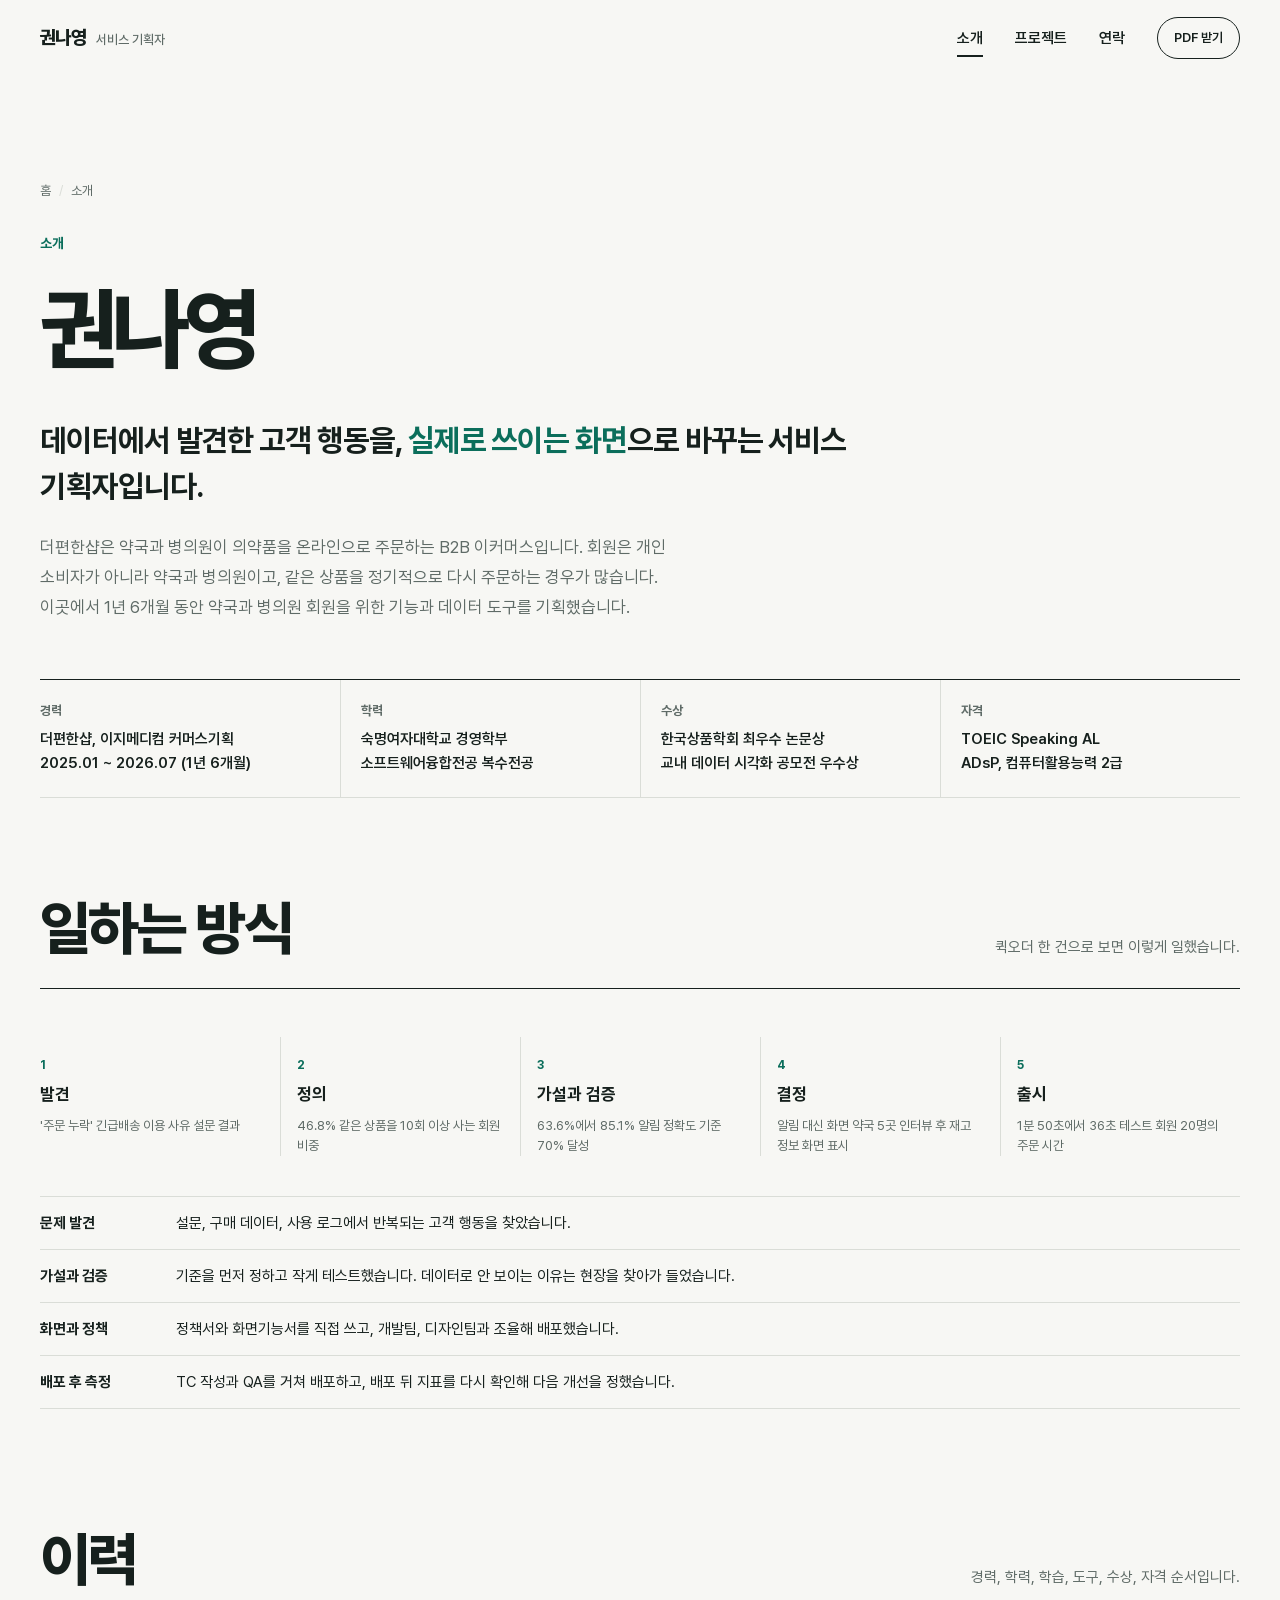
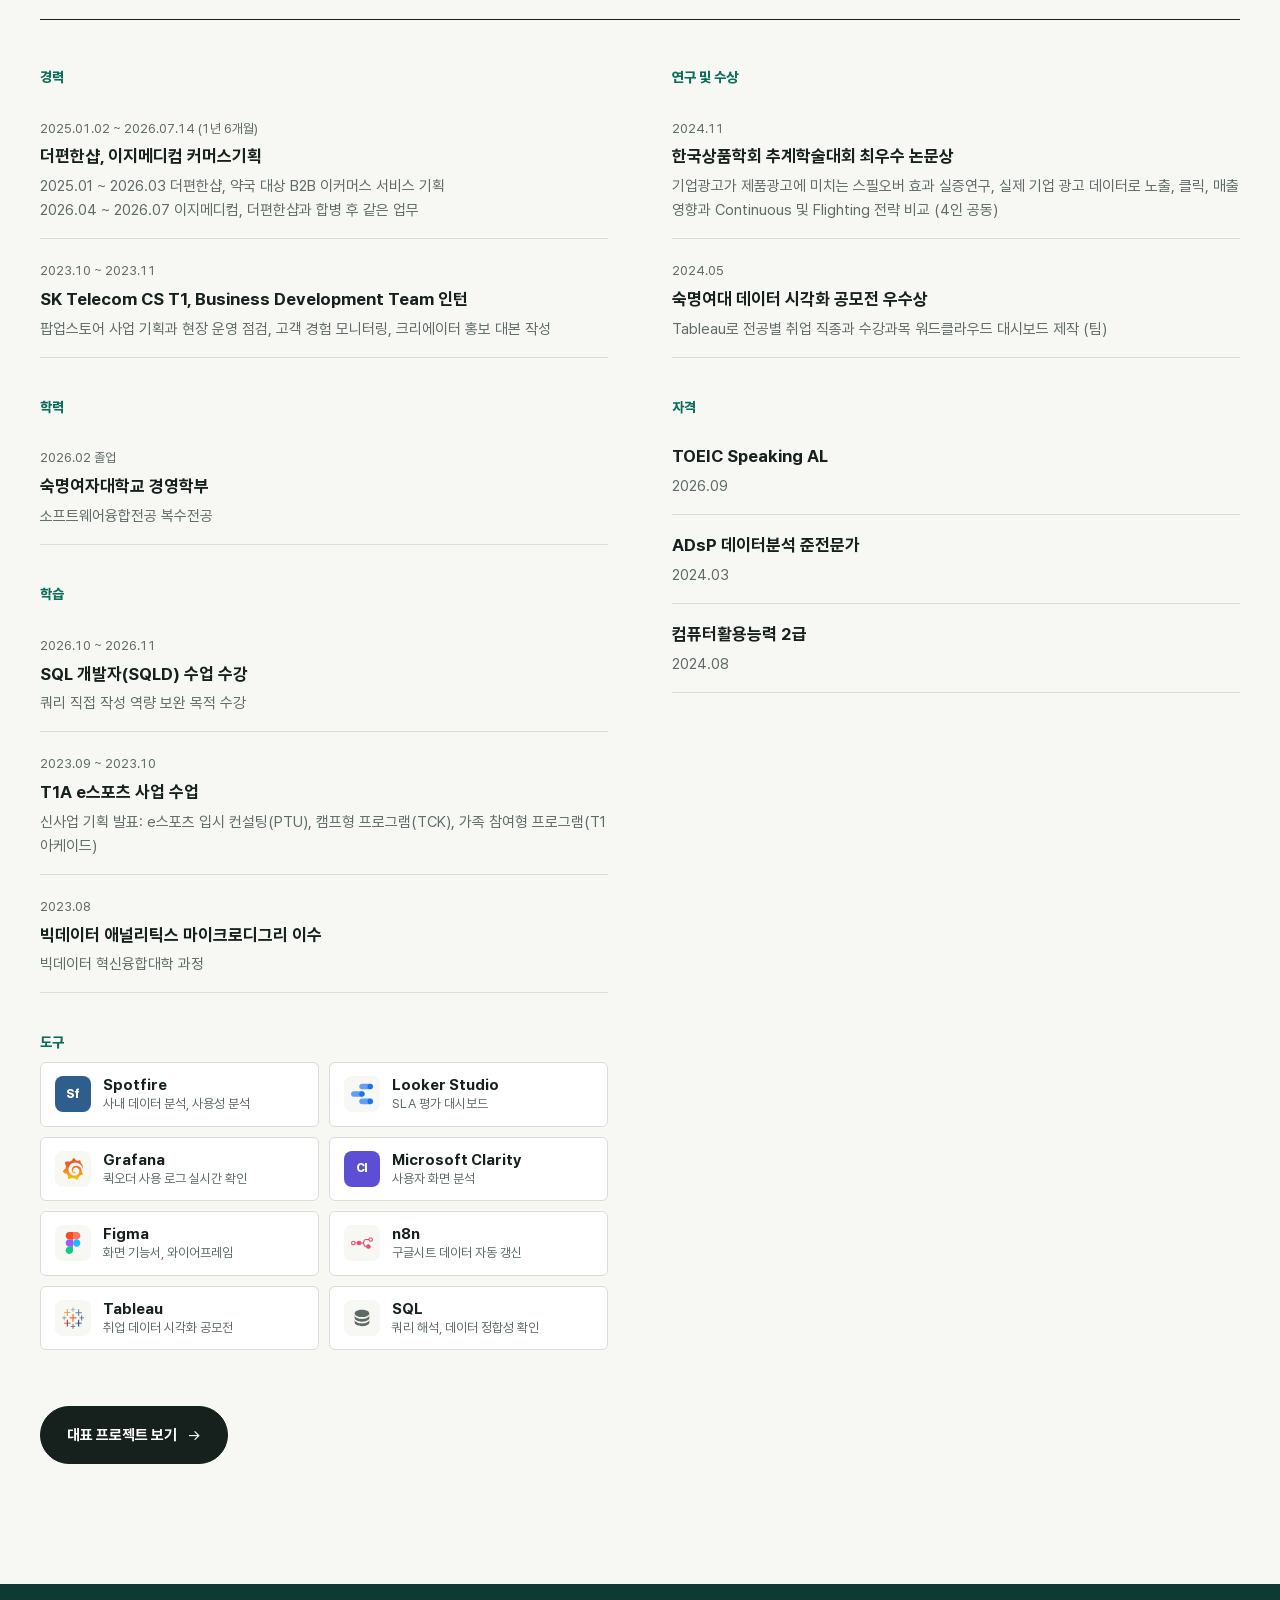
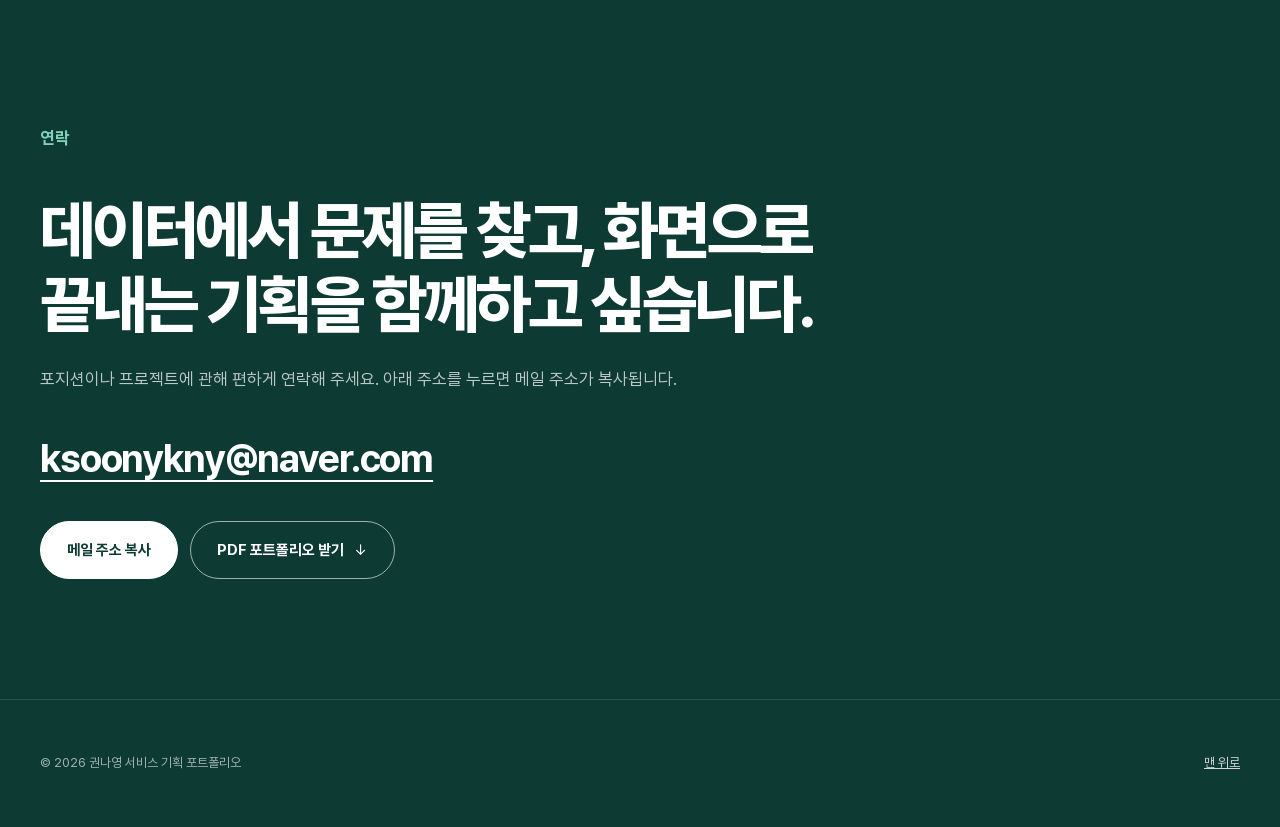
==== commit b6221996: "Add files via upload" ====
--- a/about.html
+++ b/about.html
@@ -3,9 +3,9 @@
 <head>
 <meta charset="utf-8">
 <meta name="viewport" content="width=device-width, initial-scale=1">
-<title>About | 권나영 포트폴리오</title>
+<title>소개 | 권나영 포트폴리오</title>
 <meta name="description" content="권나영의 경력, 학력, 학습, 도구, 수상, 자격">
-<meta property="og:title" content="About | 권나영 포트폴리오">
+<meta property="og:title" content="소개 | 권나영 포트폴리오">
 <meta property="og:description" content="권나영의 경력, 학력, 학습, 도구, 수상, 자격">
 <meta property="og:type" content="website">
 <link rel="preload" href="fonts/Pretendard-Regular.woff2" as="font" type="font/woff2" crossorigin>
@@ -13,15 +13,15 @@
 <link rel="stylesheet" href="https://cdn.jsdelivr.net/gh/orioncactus/pretendard@v1.3.9/dist/web/variable/pretendardvariable-dynamic-subset.min.css">
 <link rel="stylesheet" href="assets/site.css">
 </head>
-<body class="page-new" data-page="About">
+<body class="page-new" data-page="소개">
 <header class="gnb">
   <div class="container">
     <a class="logo" href="index.html"><b>권나영</b><span>서비스 기획자</span></a>
     <nav aria-label="주요 메뉴">
-      <a href="index.html#projects">Projects</a>
-      <a href="about.html" aria-current="page">About</a>
-      <a href="#contact">Contact</a>
-      <a class="nav-pdf" href="assets/kwon-nayoung-portfolio.pdf" download="권나영_서비스기획_포트폴리오.pdf" data-log="pdf_download" data-label="상단 메뉴">PDF</a>
+      <a href="about.html" aria-current="page">소개</a>
+      <a href="index.html#projects">프로젝트</a>
+      <a href="#contact">연락</a>
+      <a class="nav-pdf" href="assets/kwon-nayoung-portfolio.pdf" download="권나영_서비스기획_포트폴리오.pdf" data-log="pdf_download" data-label="상단 메뉴">PDF 받기</a>
     </nav>
   </div>
 </header>
@@ -29,23 +29,36 @@
 <main id="top">
 <section class="a-hero">
   <div class="container">
-    <p class="eyebrow">About</p>
+    <p class="crumb"><a href="index.html">홈</a><span>/</span>소개</p>
+    <p class="eyebrow">소개</p>
     <h1>권나영</h1>
     <p class="lead-xl">데이터에서 발견한 고객 행동을, <em>실제로 쓰이는 화면</em>으로 바꾸는 서비스 기획자입니다.</p>
-    <p class="sub">헬스케어 커머스 더편한샵에서 1년 6개월 동안 약국과 병의원 회원을 위한 기능과 데이터 도구를 기획했습니다.</p>
+    <p class="sub">더편한샵은 약국과 병의원이 의약품을 온라인으로 주문하는 B2B 이커머스입니다. 회원은 개인 소비자가 아니라 약국과 병의원이고, 같은 상품을 정기적으로 다시 주문하는 경우가 많습니다. 이곳에서 1년 6개월 동안 약국과 병의원 회원을 위한 기능과 데이터 도구를 기획했습니다.</p>
+    <dl class="facts">
+      <div><dt>경력</dt><dd>더편한샵, 이지메디컴 커머스기획<br>2025.01 ~ 2026.07 (1년 6개월)</dd></div>
+      <div><dt>학력</dt><dd>숙명여자대학교 경영학부<br>소프트웨어융합전공 복수전공</dd></div>
+      <div><dt>수상</dt><dd>한국상품학회 최우수 논문상<br>교내 데이터 시각화 공모전 우수상</dd></div>
+      <div><dt>자격</dt><dd>TOEIC Speaking AL<br>ADsP, 컴퓨터활용능력 2급</dd></div>
+    </dl>
   </div>
 </section>
 
 <section class="block" style="padding-top:20px" data-view="일하는 방식">
   <div class="container">
-    <div class="s-head"><h2>Process</h2><p>퀵오더 한 건으로 보는 일하는 방식입니다.</p></div>
-    <ol class="steps5" style="margin-top:0"><li><small>1</small><b>발견</b><span>'주문 누락' 긴급배송 이용 사유 설문 결과</span></li><li><small>2</small><b>정의</b><span>46.8% 같은 상품을 10회 이상 사는 회원 비중</span></li><li><small>3</small><b>가설과 검증</b><span>63.6%에서 85.1% 알림 정확도 기준 70% 달성</span></li><li><small>4</small><b>결정</b><span>알림 대신 화면 약국 5곳 인터뷰 후 재고 정보 화면 표시</span></li><li><small>5</small><b>출시</b><span>1분 50초에서 36초 테스트 회원 20명의 주문 시간</span></li></ol>
+    <div class="s-head"><h2>일하는 방식</h2><p>퀵오더 한 건으로 보면 이렇게 일했습니다.</p></div>
+    <ol class="steps5"><li><small>1</small><b>발견</b><span>'주문 누락' 긴급배송 이용 사유 설문 결과</span></li><li><small>2</small><b>정의</b><span>46.8% 같은 상품을 10회 이상 사는 회원 비중</span></li><li><small>3</small><b>가설과 검증</b><span>63.6%에서 85.1% 알림 정확도 기준 70% 달성</span></li><li><small>4</small><b>결정</b><span>알림 대신 화면 약국 5곳 인터뷰 후 재고 정보 화면 표시</span></li><li><small>5</small><b>출시</b><span>1분 50초에서 36초 테스트 회원 20명의 주문 시간</span></li></ol>
+    <div style="margin-top:40px"><ul class="did">
+          <li><b>문제 발견</b><span>설문, 구매 데이터, 사용 로그에서 반복되는 고객 행동을 찾았습니다.</span></li>
+          <li><b>가설과 검증</b><span>기준을 먼저 정하고 작게 테스트했습니다. 데이터로 안 보이는 이유는 현장을 찾아가 들었습니다.</span></li>
+          <li><b>화면과 정책</b><span>정책서와 화면기능서를 직접 쓰고, 개발팀, 디자인팀과 조율해 배포했습니다.</span></li>
+          <li><b>배포 후 측정</b><span>TC 작성과 QA를 거쳐 배포하고, 배포 뒤 지표를 다시 확인해 다음 개선을 정했습니다.</span></li>
+        </ul></div>
   </div>
 </section>
 
 <section class="block" style="padding-top:0" data-view="이력">
   <div class="container">
-    <div class="s-head"><h2>Career &amp; Education</h2><p>경력, 학력, 학습, 도구, 수상, 자격</p></div>
+    <div class="s-head"><h2>이력</h2><p>경력, 학력, 학습, 도구, 수상, 자격 순서입니다.</p></div>
     <div class="records">
 <div>
 <h3>경력</h3>
@@ -121,24 +134,25 @@
 </ul>
 </div>
 </div>
+    <div class="pills" style="margin-top:56px"><a class="pill solid" href="index.html#projects">대표 프로젝트 보기 <span class="arr">→</span></a></div>
   </div>
 </section>
 </main>
 <section class="contact-band" id="contact" data-view="연락">
   <div class="container">
-    <p class="eyebrow">Contact</p>
+    <p class="eyebrow">연락</p>
     <h2>데이터에서 문제를 찾고, 화면으로 끝내는 기획을 함께하고 싶습니다.</h2>
-    <p>포지션이나 프로젝트에 관해 편하게 연락해 주세요. 주소를 누르면 복사됩니다.</p>
+    <p>포지션이나 프로젝트에 관해 편하게 연락해 주세요. 아래 주소를 누르면 메일 주소가 복사됩니다.</p>
     <button class="contact-mail" type="button" data-mail="ksoonykny@naver.com" data-log="email_copy" data-label="메일 주소">ksoonykny@naver.com</button>
     <div class="pills">
-      <button class="pill light solid" type="button" data-mail="ksoonykny@naver.com" data-log="email_copy" data-label="이메일 버튼">이메일 복사하기</button>
-      <a class="pill light" href="assets/kwon-nayoung-portfolio.pdf" download="권나영_서비스기획_포트폴리오.pdf" data-log="pdf_download" data-label="연락 영역">PDF 다운로드 <span class="arr">↓</span></a>
+      <button class="pill light solid" type="button" data-mail="ksoonykny@naver.com" data-log="email_copy" data-label="이메일 버튼">메일 주소 복사</button>
+      <a class="pill light" href="assets/kwon-nayoung-portfolio.pdf" download="권나영_서비스기획_포트폴리오.pdf" data-log="pdf_download" data-label="연락 영역">PDF 포트폴리오 받기 <span class="arr">↓</span></a>
     </div>
   </div>
 </section>
 <footer class="site-foot">
   <div class="container">
-    <span>© 2026 권나영. Service Planner Portfolio</span>
+    <span>© 2026 권나영 서비스 기획 포트폴리오</span>
     <a href="#top">맨 위로</a>
   </div>
 </footer>
--- a/assets/site.css
+++ b/assets/site.css
@@ -616,3 +616,76 @@
 .work-thumb img{box-shadow:0 18px 40px -18px rgba(0,0,0,.45)}
 .kv img{box-shadow:0 24px 60px -24px rgba(0,0,0,.5)}
 @media (max-width:520px){.p-info{grid-template-columns:1fr 1fr;gap:22px 20px}.p-info .wide{grid-column:1 / -1}}
+
+/* ===== friendlier structure ===== */
+.guide{display:grid;grid-template-columns:repeat(3,minmax(0,1fr));gap:16px;margin-top:56px}
+.guide-t{grid-column:1 / -1;margin:0 0 -4px;font-size:15px;font-weight:700;color:var(--ink)}
+.g-card{display:flex;flex-direction:column;gap:6px;padding:22px 24px;border:1px solid var(--line);background:#fff;text-decoration:none;color:inherit;transition:border-color .2s,transform .2s}
+.g-card:hover{border-color:var(--ink);transform:translateY(-2px)}
+.g-card .n{font-size:13px;font-weight:800;color:var(--accent)}
+.g-card b{font-size:19px;letter-spacing:-.02em}
+.g-card span{font-size:14px;color:var(--muted);line-height:1.55}
+.g-card .go{margin-top:auto;padding-top:10px;font-size:14px;font-weight:700;color:var(--ink)}
+@media (max-width:820px){.guide{grid-template-columns:1fr}}
+
+.intro-grid{display:grid;grid-template-columns:minmax(0,1fr) minmax(0,1.3fr);gap:64px}
+.intro-grid .lead-xl{font-size:clamp(24px,2.6vw,34px);font-weight:700;letter-spacing:-.035em;line-height:1.45;margin:0}
+.intro-grid p{margin:0 0 16px;line-height:1.8}
+.did{list-style:none;margin:24px 0 0;padding:0;border-top:1px solid var(--line)}
+.did li{display:grid;grid-template-columns:120px 1fr;gap:16px;padding:14px 0;border-bottom:1px solid var(--line);font-size:15px;line-height:1.6}
+.did li b{font-weight:700}
+.facts{display:grid;grid-template-columns:repeat(4,minmax(0,1fr));gap:0;margin:56px 0 0;border-top:1px solid var(--ink);border-bottom:1px solid var(--line)}
+.facts div{padding:20px 20px 22px 0}
+.facts div+div{padding-left:20px;border-left:1px solid var(--line)}
+.facts dt{font-size:13px;font-weight:700;color:var(--muted)}
+.facts dd{margin:6px 0 0;font-size:15px;font-weight:600;line-height:1.55}
+.sub-h{font-size:15px;font-weight:800;margin:56px 0 14px}
+@media (max-width:900px){.intro-grid{grid-template-columns:1fr;gap:24px}.facts{grid-template-columns:1fr 1fr}.facts div:nth-child(3){padding-left:0;border-left:0}.facts div:nth-child(n+3){border-top:1px solid var(--line)}.did li{grid-template-columns:1fr;gap:2px}}
+
+.work-sum{grid-column:1 / -1;margin:14px 0 0;display:grid;gap:0;border-top:1px solid var(--line)}
+.work-sum div{display:grid;grid-template-columns:64px 1fr;gap:12px;padding:10px 0;border-bottom:1px solid var(--line);font-size:15px;line-height:1.6}
+.work-sum dt{font-weight:700;color:var(--accent);font-size:14px}
+.work-sum dd{margin:0}
+.work-foot{grid-column:1 / -1;display:flex;justify-content:space-between;align-items:center;margin-top:16px}
+.work-more{font-weight:700;font-size:15px}
+.work:hover .work-more{color:var(--accent)}
+.work-time{font-size:13px;color:var(--muted)}
+.hint{font-size:14px;color:var(--muted);margin:-28px 0 20px}
+
+.crumb{font-size:13px;color:var(--muted);margin:0 0 28px}
+.crumb a{color:var(--muted);text-decoration:none}
+.crumb a:hover{color:var(--ink)}
+.crumb span{margin:0 8px;color:var(--line)}
+.read-meta{margin:20px 0 0;font-size:14px;color:var(--muted)}
+.read-meta b{color:var(--ink)}
+.glance3{display:grid;grid-template-columns:repeat(3,minmax(0,1fr));margin:48px 0 0;background:#fff;border:1px solid var(--line)}
+.glance3 > div{padding:24px 26px}
+.glance3 > div+div{border-left:1px solid var(--line)}
+.glance3 h2{font-size:13px;font-weight:800;color:var(--accent);margin:0 0 8px;letter-spacing:0}
+.glance3 p{margin:0;font-size:16px;line-height:1.65}
+.glance3 .is-res p{font-weight:700}
+.glance-t{font-size:15px;font-weight:800;margin:56px 0 -36px}
+@media (max-width:820px){.glance3{grid-template-columns:1fr}.glance3 > div+div{border-left:0;border-top:1px solid var(--line)}}
+.kv-cap{max-width:var(--max);margin:14px auto 0;padding:0 var(--pad);font-size:13px;color:var(--muted)}
+
+.context{display:grid;grid-template-columns:minmax(0,3fr) minmax(0,9fr);gap:40px;padding:36px 0;border-top:1px solid var(--ink)}
+.context h2{font-size:16px;font-weight:800;margin:0}
+.context p{margin:0 0 14px;font-size:17px;line-height:1.8}
+.terms{border:1px solid var(--line);background:#fff;margin-top:8px}
+.terms summary{cursor:pointer;list-style:none;padding:16px 20px;font-weight:700;font-size:15px;display:flex;justify-content:space-between}
+.terms summary::-webkit-details-marker{display:none}
+.terms summary::after{content:"+";font-weight:400;font-size:20px;line-height:1}
+.terms[open] summary::after{content:"−"}
+.terms dl{margin:0;padding:0 20px 14px}
+.terms dl div{display:grid;grid-template-columns:140px 1fr;gap:12px;padding:10px 0;border-top:1px solid var(--line);font-size:15px;line-height:1.6}
+.terms dt{font-weight:700}
+.terms dd{margin:0;color:var(--muted)}
+@media (max-width:720px){.context{grid-template-columns:1fr;gap:12px}.terms dl div{grid-template-columns:1fr;gap:2px}}
+
+.ch-nav{position:sticky;top:76px;z-index:20;background:rgba(247,247,244,.94);backdrop-filter:blur(8px);border-bottom:1px solid var(--line);margin-top:96px}
+.ch-nav .container{display:flex;gap:6px;overflow-x:auto;padding-top:10px;padding-bottom:10px;align-items:center}
+.ch-nav .lbl{font-size:13px;font-weight:700;color:var(--muted);white-space:nowrap;margin-right:8px}
+.ch-nav a{white-space:nowrap;font-size:14px;font-weight:600;color:var(--ink);text-decoration:none;padding:7px 14px;border:1px solid var(--line);border-radius:999px;background:#fff}
+.ch-nav a.on{background:var(--ink);color:#fff;border-color:var(--ink)}
+.chapter{scroll-margin-top:140px}
+.ch-label{top:170px}
